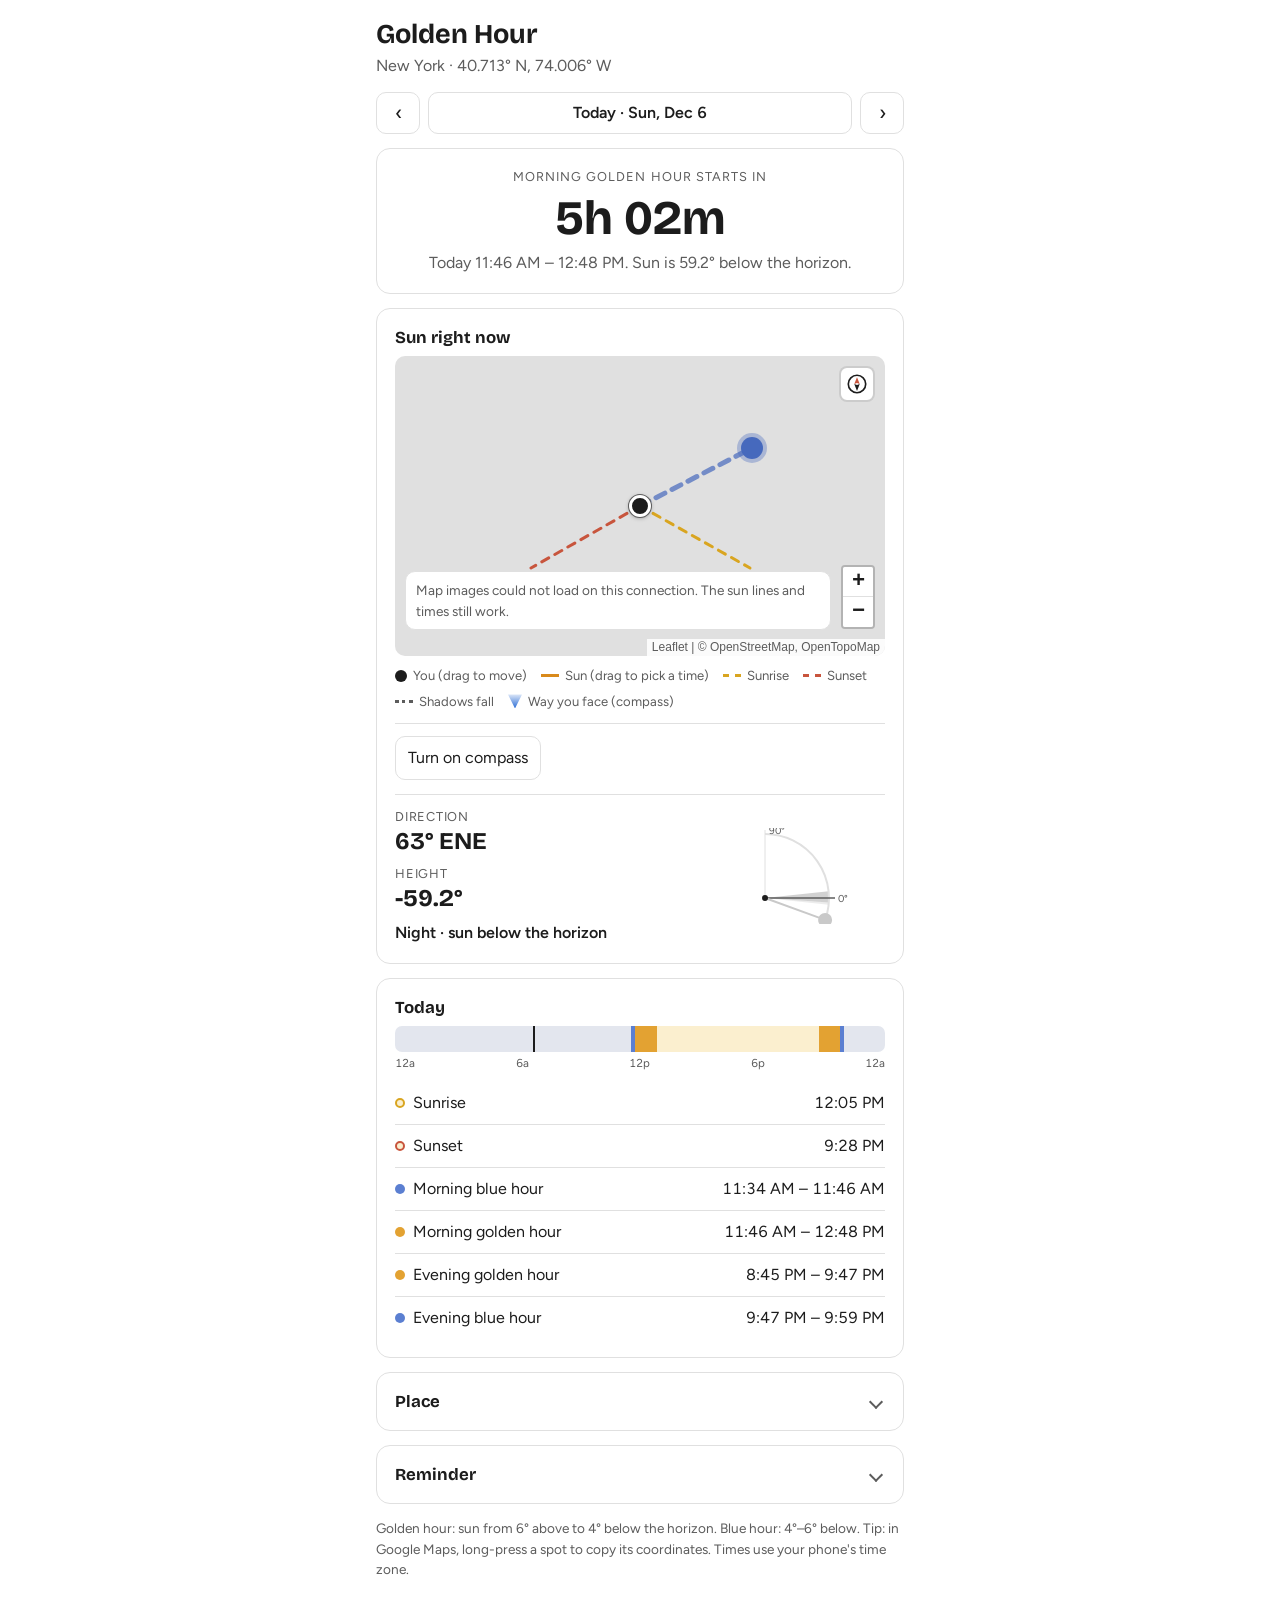
==== golden-hour/index.html @ 52e45d93 "Golden Hour: move Place and Reminder to the bottom Order is now countdown, sun map, Today, Place, Re" ====
<!doctype html>
<html lang="en">
<head>
<meta charset="utf-8">
<meta name="viewport" content="width=device-width, initial-scale=1, viewport-fit=cover">
<meta name="apple-mobile-web-app-capable" content="yes">
<meta name="mobile-web-app-capable" content="yes">
<meta name="apple-mobile-web-app-title" content="Golden Hour">
<meta name="apple-mobile-web-app-status-bar-style" content="default">
<meta name="theme-color" content="#ffffff">
<meta name="format-detection" content="telephone=no">
<link rel="manifest" href="manifest.webmanifest">
<link rel="stylesheet" href="vendor/leaflet/leaflet.css">
<link rel="apple-touch-icon" sizes="180x180" href="icon-180.png">
<link rel="icon" href="data:image/svg+xml,%3Csvg xmlns='http://www.w3.org/2000/svg' viewBox='0 0 64 64'%3E%3Ccircle cx='32' cy='36' r='16' fill='%23999999'/%3E%3Crect x='0' y='40' width='64' height='24' fill='%23444444'/%3E%3C/svg%3E">
<title>Golden Hour</title>
<link rel="preconnect" href="https://fonts.googleapis.com">
<link rel="stylesheet" href="https://fonts.googleapis.com/css2?family=Bricolage+Grotesque:opsz,wght@12..96,500;12..96,700&family=Figtree:wght@400;600;700&display=swap">
<style>
  /* Layout: one phone-width column; countdown first, then the day's light, then place controls. */
  :root {
    /* Always light, whatever the phone's setting. Monochrome: every color is a neutral gray
       built around #999999 (the map and its key excepted). */
    color-scheme: light;
    --bg: #ffffff;
    --card: #ffffff;
    --text: #1c1c1c;
    --muted: #5c5c5c;
    --line: #e0e0e0;
    --gold: #999999;      /* golden hour, primary buttons */
    --gold-ink: #111111;  /* text on --gold */
    --gold-soft: #ebebeb;
    --blue: #c9c9c9;      /* blue hour: lighter than golden hour */
    --day: #ececec;
    --rise: #9a9a9a;
    --set: #444444;
    --error: #1c1c1c;
    /* The map and its key are in color. */
    --map-sun: #d98a1c; --map-rise: #d9a520; --map-set: #c8553d; --map-night: #4669bd; --map-shadow: #5c5c5c;
    /* The Today timeline and its key are in color too. */
    --tl-night: #e3e6ee; --tl-day: #fbefcf; --tl-gold: #e3a232; --tl-blue: #5b7fd1;
    --display: "Bricolage Grotesque", system-ui, sans-serif;
    --body: "Figtree", system-ui, -apple-system, sans-serif;
  }
  * { box-sizing: border-box; }
  html { -webkit-text-size-adjust: 100%; text-size-adjust: 100%; }
  button, summary, a, input, select { -webkit-tap-highlight-color: transparent; }
  .install { display: grid; grid-template-columns: 1fr auto; gap: 10px; align-items: start; padding: 14px 16px; }
  .install p { margin: 0; color: var(--muted); font-size: .92rem; }
  .install strong { color: var(--text); }
  .install svg { width: 15px; height: 15px; vertical-align: -2px; }
  .install button { padding: 4px 10px; }
  [hidden] { display: none !important; }
  body { margin: 0; padding-top: env(safe-area-inset-top, 0px); padding-bottom: env(safe-area-inset-bottom, 0px); background: var(--bg); color: var(--text); font: 16px/1.5 var(--body); }
  main { max-width: 560px; margin: 0 auto; padding-inline: 16px; padding-block: 20px 40px; display: grid; gap: 14px; }
  header h1 { font: 700 1.7rem/1.1 var(--display); margin: 0; text-wrap: balance; }
  header p { margin: 4px 0 0; color: var(--muted); }
  .card { background: var(--card); border: 1px solid var(--line); border-radius: 14px; padding: 18px; min-width: 0; }
  .hero { text-align: center; }
  .hero.now { background: linear-gradient(165deg, var(--gold-soft), var(--card) 70%); border-color: var(--gold); }
  .eyebrow { color: var(--muted); font-size: .8rem; text-transform: uppercase; letter-spacing: .08em; }
  .big { font: 700 3rem/1.1 var(--display); font-variant-numeric: tabular-nums; margin: 6px 0; }
  .detail { color: var(--muted); }
  .big.range { font-size: 2.1rem; }
  .datebar { display: flex; gap: 8px; align-items: stretch; }
  .datebar > button { flex: none; min-width: 44px; font-size: 1.3rem; line-height: 1; padding: 8px 12px; }
  .datebar #dayToday { font-size: .95rem; font-weight: 600; }
  .daypick {
    flex: 1; min-width: 0; position: relative; display: grid; place-items: center;
    border: 1px solid var(--line); border-radius: 10px; background: var(--card);
    font-weight: 600; font-variant-numeric: tabular-nums; padding: 8px 10px; cursor: pointer;
  }
  .daypick span { white-space: nowrap; overflow: hidden; text-overflow: ellipsis; max-width: 100%; }
  /* The real date input covers the label, invisible, so a tap opens the phone's date picker. */
  .daypick input { position: absolute; inset: 0; width: 100%; height: 100%; opacity: 0; cursor: pointer; border: 0; padding: 0; }
  .daypick:focus-within { outline: 2px solid var(--muted); outline-offset: 2px; }
  h2 { font: 700 1.05rem var(--display); margin: 0 0 8px; }
  .fold > summary {
    display: flex; justify-content: space-between; align-items: center; gap: 12px;
    list-style: none; cursor: pointer; margin: -4px 0; padding: 4px 0;
  }
  .fold > summary::-webkit-details-marker { display: none; }
  .fold > summary h2 { margin: 0; }
  .fold-note { margin-left: auto; color: var(--muted); font-size: .85rem; }
  .chev {
    width: 10px; height: 10px; flex: none; margin-right: 4px;
    border-right: 2px solid var(--muted); border-bottom: 2px solid var(--muted);
    transform: rotate(45deg); transition: transform .15s;
  }
  .fold[open] .chev { transform: rotate(-135deg); }
  .fold-body { margin-top: 12px; }
  @media (prefers-reduced-motion: reduce) { .chev { transition: none; } }
  .timeline { position: relative; height: 26px; border-radius: 7px; background: var(--tl-night); overflow: hidden; }
  .seg { position: absolute; top: 0; bottom: 0; }
  .seg.day { background: var(--tl-day); }
  .seg.gold { background: var(--tl-gold); }
  .seg.blue { background: var(--tl-blue); }
  .now-mark { position: absolute; top: 0; bottom: 0; width: 2px; background: var(--text); }
  .ticks { display: flex; justify-content: space-between; color: var(--muted); font-size: .72rem; font-variant-numeric: tabular-nums; margin-top: 3px; }
  .rows { display: grid; margin-top: 10px; }
  .row { display: flex; justify-content: space-between; gap: 12px; padding: 9px 0; border-top: 1px solid var(--line); }
  .row:first-child { border-top: 0; }
  .name { display: flex; align-items: center; gap: 8px; min-width: 0; }
  .time { font-variant-numeric: tabular-nums; white-space: nowrap; }
  .dot { width: 10px; height: 10px; border-radius: 50%; flex: none; }
  .dot.gold { background: var(--tl-gold); }
  .dot.blue { background: var(--tl-blue); }
  .dot.rise { border: 2px solid var(--map-rise); background: var(--tl-day); }
  .dot.set { border: 2px solid var(--map-set); background: var(--tl-day); }
  .controls { display: flex; flex-wrap: wrap; gap: 8px; }
  .controls + .controls { margin-top: 8px; }
  label.sr { position: absolute; width: 1px; height: 1px; overflow: hidden; clip: rect(0 0 0 0); }
  input, button, select {
    font: inherit; color: var(--text); background: var(--bg);
    border: 1px solid var(--line); border-radius: 10px; padding: 9px 12px; min-width: 0;
  }
  input, select { flex: 1 1 130px; }
  .check { display: flex; align-items: center; gap: 8px; margin-top: 10px; color: var(--muted); }
  .check input { flex: none; width: 18px; height: 18px; accent-color: var(--gold); }
  .sky { display: grid; grid-template-columns: 1fr auto; gap: 14px; align-items: center; margin-top: 12px; }
  .sky-stats { display: grid; gap: 2px; min-width: 0; }
  .sky-stats .val { font: 700 1.5rem/1.15 var(--display); font-variant-numeric: tabular-nums; }
  .sky-stats .lbl { color: var(--muted); font-size: .8rem; text-transform: uppercase; letter-spacing: .06em; }
  .sky-stats .phase { margin-top: 6px; font-weight: 600; }
  .facing { margin-top: 12px; padding: 12px 0 14px; border-block: 1px solid var(--line); }
  .sky { margin-top: 12px; }
  #compassStatus:empty { display: none; }
  .facing-info { display: flex; align-items: center; gap: 14px; }
  .facing-info #dial { width: 72px; height: 72px; flex: none; }
  .facing-text { display: grid; gap: 2px; min-width: 0; }
  .facing-text .lbl { color: var(--muted); font-size: .8rem; text-transform: uppercase; letter-spacing: .06em; }
  .facing-text .val { font: 700 1.5rem/1.15 var(--display); font-variant-numeric: tabular-nums; }
  #facingNote { font-weight: 600; }
  .app-error { padding: 10px 12px; border: 1px solid var(--line); border-radius: 10px; margin: 0; }
  #gauge { width: 150px; height: 96px; display: block; }
  .map {
    height: 300px; border-radius: 10px; overflow: hidden; background: var(--line);
    position: relative; z-index: 0;
  }
  .map-fallback { display: grid; place-items: center; height: 100%; color: var(--muted); padding: 16px; text-align: center; }
  .legend { display: flex; flex-wrap: wrap; gap: 6px 14px; margin-top: 10px; color: var(--muted); font-size: .82rem; }
  .legend span { display: inline-flex; align-items: center; gap: 6px; }
  .legend i { display: inline-block; width: 18px; height: 0; border-top: 3px solid; }
  .legend .l-sun { border-color: var(--map-sun); }
  .legend .l-rise { border-color: var(--map-rise); border-top-style: dashed; }
  .legend .l-set { border-color: var(--map-set); border-top-style: dashed; }
  .legend .l-shadow { border-color: var(--map-shadow); border-top-style: dotted; }
  .leaflet-container .leaflet-control-attribution { background: color-mix(in srgb, var(--card) 85%, transparent); color: var(--muted); }
  .leaflet-container .leaflet-control-attribution a { color: var(--muted); }
  .leaflet-bar a, .leaflet-bar a:hover { background: var(--card); color: var(--text); border-color: var(--line); }
  .map-wrap { position: relative; }
  .map-note {
    position: absolute; left: 10px; right: 54px; bottom: 26px; z-index: 500; margin: 0; padding: 8px 10px;
    background: var(--card); border: 1px solid var(--line); border-radius: 10px; font-size: .85rem; color: var(--muted);
  }
  .sun-chip {
    position: absolute; top: 10px; left: 10px; right: 10px; z-index: 500; width: max-content; max-width: calc(100% - 20px);
    display: flex; align-items: center; gap: 10px; padding: 6px 6px 6px 12px;
    background: var(--card); border: 1px solid var(--line); border-radius: 999px;
    box-shadow: 0 2px 8px rgba(0, 0, 0, .15); font-weight: 600; font-size: .9rem; font-variant-numeric: tabular-nums;
  }
  .sun-chip button { padding: 4px 12px; border-radius: 999px; background: var(--gold); border-color: var(--gold); color: var(--gold-ink); font-weight: 700; }
  .sun-hit { width: 40px; height: 40px; display: grid; place-items: center; cursor: grab; touch-action: none; }
  .sun-marker {
    width: 22px; height: 22px; border-radius: 50%; background: var(--map-sun);
    box-shadow: 0 0 0 4px color-mix(in srgb, var(--map-sun) 35%, transparent), 0 0 18px var(--map-sun);
  }
  .sun-marker.down { background: var(--map-night); box-shadow: 0 0 0 4px color-mix(in srgb, var(--map-night) 35%, transparent); }
  .you-marker { width: 30px; height: 30px; display: grid; place-items: center; cursor: grab; touch-action: none; }
  .you-marker::after {
    content: ""; width: 16px; height: 16px; border-radius: 50%;
    background: var(--text); border: 3px solid var(--card); box-shadow: 0 0 0 1px var(--muted), 0 1px 4px rgba(0, 0, 0, .35);
  }
  .leaflet-marker-dragging .you-marker, .you-marker:active { cursor: grabbing; }
  .you-marker { position: relative; }
  /* Beam showing which way the phone faces; rotated in script, points up (north) at 0°. */
  .heading-cone {
    position: absolute; left: -60px; top: -60px; width: 150px; height: 150px; pointer-events: none;
    transition: transform .12s linear;
  }
  .heading-cone svg { width: 100%; height: 100%; display: block; }
  .compass-ctl {
    width: 36px; height: 36px; padding: 0; display: grid; place-items: center;
    background: var(--card); color: var(--text); border: 2px solid rgba(0, 0, 0, .2); border-radius: 8px; cursor: pointer;
  }
  .compass-ctl svg { width: 22px; height: 22px; }
  .compass-ctl.on { border-color: #2f6fd6; color: #2f6fd6; }
  @media (prefers-reduced-motion: reduce) { .heading-cone { transition: none; } }
  .legend .l-beam { width: 14px; height: 14px; border: 0; border-radius: 0; background: linear-gradient(to top, #2f6fd6, rgba(47, 111, 214, .15)); clip-path: polygon(50% 100%, 0 0, 100% 0); }
  .legend .l-you { width: 12px; height: 12px; border: 0; border-radius: 50%; background: var(--text); }
  .alarm {
    position: fixed; left: 16px; right: 16px; bottom: calc(16px + env(safe-area-inset-bottom, 0px)); z-index: 10;
    max-width: 528px; margin: 0 auto; padding: 14px 16px; border-radius: 14px;
    background: var(--gold); color: var(--gold-ink); font-weight: 700;
    display: flex; justify-content: space-between; align-items: center; gap: 12px;
  }
  .alarm button { background: var(--card); color: var(--text); border-color: transparent; }
  button { cursor: pointer; background: var(--card); }
  button.primary { background: var(--gold); border-color: var(--gold); color: var(--gold-ink); font-weight: 700; }
  :focus-visible { outline: 2px solid var(--muted); outline-offset: 2px; }
  .status { color: var(--muted); font-size: .88rem; margin: 8px 0 0; }
  .status.error { color: var(--error); font-weight: 600; }
  .foot { color: var(--muted); font-size: .85rem; margin: 0; }
</style>
</head>
<body>

<main>
  <header>
    <h1>Golden Hour</h1>
    <p id="place">Finding your location…</p>
  </header>

  <aside class="card install" id="installTip" hidden>
    <p><strong>Put Golden Hour on your Home Screen.</strong> Tap Share
      <svg viewBox="0 0 24 24" fill="none" stroke="currentColor" stroke-width="2" stroke-linecap="round" stroke-linejoin="round" aria-label="Share"><path d="M12 3v12"></path><path d="M8 7l4-4 4 4"></path><path d="M5 11v9h14v-9"></path></svg>
      at the bottom of Safari, then <strong>Add to Home Screen</strong>. It opens full screen like an app.</p>
    <button id="installClose" type="button" aria-label="Dismiss">✕</button>
  </aside>

  <nav class="datebar" aria-label="Day">
    <button id="dayPrev" type="button" aria-label="Previous day">‹</button>
    <label class="daypick">
      <span id="dayLabel">Today</span>
      <input type="date" id="date" aria-label="Pick a date">
    </label>
    <button id="dayNext" type="button" aria-label="Next day">›</button>
    <button id="dayToday" type="button" hidden>Today</button>
  </nav>

  <section class="card hero" id="hero" aria-live="polite">
    <div class="eyebrow" id="heroLabel">Next golden hour</div>
    <div class="big" id="heroBig">--</div>
    <div class="detail" id="heroDetail"></div>
  </section>

  <section class="card">
    <h2 id="skyTitle">Sun right now</h2>
    <div class="map-wrap">
      <div class="map" id="map" role="img" aria-label="Map of your location with the sun's direction"></div>
      <p class="map-note" id="mapNote" hidden></p>
      <div class="sun-chip" id="sunChip" hidden>
        <span id="sunChipText"></span>
        <button id="sunNow" type="button">Now</button>
      </div>
    </div>
    <div class="legend">
      <span><i class="l-you"></i>You (drag to move)</span>
      <span><i class="l-sun"></i>Sun (drag to pick a time)</span>
      <span><i class="l-rise"></i>Sunrise</span>
      <span><i class="l-set"></i>Sunset</span>
      <span><i class="l-shadow"></i>Shadows fall</span>
      <span><i class="l-beam"></i>Way you face (compass)</span>
    </div>
    <div class="facing" id="facingBox">
      <button id="compassBtn" type="button">Turn on compass</button>
      <div class="facing-info" id="facingInfo" hidden>
        <svg id="dial" viewBox="0 0 72 72" aria-hidden="true"></svg>
        <div class="facing-text">
          <span class="lbl">You're facing</span>
          <span class="val" id="facingVal">--</span>
          <span id="facingNote"></span>
        </div>
      </div>
    </div>
    <p class="status" id="compassStatus"></p>
    <div class="sky">
      <div class="sky-stats">
        <span class="lbl">Direction</span>
        <span class="val" id="sunAz">--</span>
        <span class="lbl" style="margin-top:6px">Height</span>
        <span class="val" id="sunAlt">--</span>
        <span class="phase" id="sunPhase"></span>
      </div>
      <svg id="gauge" viewBox="0 0 150 96" aria-hidden="true"></svg>
    </div>
  </section>

  <section class="card">
    <h2 id="dayTitle">Today</h2>
    <div class="timeline" id="timeline"></div>
    <div class="ticks"><span>12a</span><span>6a</span><span>12p</span><span>6p</span><span>12a</span></div>
    <div class="rows" id="rows"></div>
  </section>

  <details class="card fold" id="placeCard">
    <summary><h2>Place</h2><span class="chev" aria-hidden="true"></span></summary>
    <div class="fold-body">
      <form class="controls" id="cityForm">
        <label class="sr" for="city">City</label>
        <input id="city" list="cities" placeholder="Search a city" autocomplete="off">
        <datalist id="cities"></datalist>
        <button type="submit">Go</button>
      </form>
      <form class="controls" id="coordForm">
        <label class="sr" for="lat">Latitude</label>
        <input id="lat" inputmode="decimal" placeholder="Latitude">
        <label class="sr" for="lng">Longitude</label>
        <input id="lng" inputmode="decimal" placeholder="Longitude">
        <button type="submit">Set</button>
      </form>
      <div class="controls">
        <button class="primary" id="locate" type="button">Use my location</button>
      </div>
      <p class="status" id="status"></p>
    </div>
  </details>

  <details class="card fold" id="remCard">
    <summary><h2>Reminder</h2><span class="fold-note" id="remBadge"></span><span class="chev" aria-hidden="true"></span></summary>
    <div class="fold-body">
      <div class="controls">
        <label class="sr" for="remWhich">Which golden hour</label>
        <select id="remWhich"></select>
        <label class="sr" for="remLead">How early</label>
        <select id="remLead">
          <option value="0">When it starts</option>
          <option value="10">10 min before</option>
          <option value="15" selected>15 min before</option>
          <option value="30">30 min before</option>
          <option value="60">1 hour before</option>
        </select>
      </div>
      <label class="check"><input type="checkbox" id="remWeek"> Repeat for the next 7 days</label>
      <div class="controls" style="margin-top:10px">
        <button class="primary" id="remCal" type="button">Add to calendar</button>
        <button id="remAlert" type="button">Alert in this app</button>
        <button id="remClear" type="button" hidden>Clear alerts</button>
      </div>
      <p class="status" id="remStatus">Calendar reminders work even when this app is closed.</p>
    </div>
  </details>

  <p class="foot">Golden hour: sun from 6° above to 4° below the horizon. Blue hour: 4°–6° below.
    Tip: in Google Maps, long-press a spot to copy its coordinates. Times use your phone's time zone.</p>
</main>

<script>
  // Show script errors on the page, so a problem on a phone can be read off the screen.
  (function () {
    function show(msg) {
      var el = document.getElementById('appError');
      if (!el) { el = document.createElement('p'); el.id = 'appError'; el.className = 'status error app-error'; document.querySelector('main').prepend(el); }
      el.textContent = 'Something went wrong: ' + msg + ' (Golden Hour v18)';
    }
    window.addEventListener('error', function (e) { show((e.message || 'script error') + (e.lineno ? ' at line ' + e.lineno : '')); });
    window.addEventListener('unhandledrejection', function (e) { show(String(e.reason && (e.reason.message || e.reason))); });
  })();
</script>
<script src="vendor/leaflet/leaflet.js"></script>
<script src="sun.js?v=18"></script>
<script src="app.js?v=18"></script>
<script src="map.js?v=18"></script>
</body>
</html>
---- golden-hour/vendor/leaflet/leaflet.css ----
/* required styles */

.leaflet-pane,
.leaflet-tile,
.leaflet-marker-icon,
.leaflet-marker-shadow,
.leaflet-tile-container,
.leaflet-pane > svg,
.leaflet-pane > canvas,
.leaflet-zoom-box,
.leaflet-image-layer,
.leaflet-layer {
	position: absolute;
	left: 0;
	top: 0;
	}
.leaflet-container {
	overflow: hidden;
	}
.leaflet-tile,
.leaflet-marker-icon,
.leaflet-marker-shadow {
	-webkit-user-select: none;
	   -moz-user-select: none;
	        user-select: none;
	  -webkit-user-drag: none;
	}
/* Prevents IE11 from highlighting tiles in blue */
.leaflet-tile::selection {
	background: transparent;
}
/* Safari renders non-retina tile on retina better with this, but Chrome is worse */
.leaflet-safari .leaflet-tile {
	image-rendering: -webkit-optimize-contrast;
	}
/* hack that prevents hw layers "stretching" when loading new tiles */
.leaflet-safari .leaflet-tile-container {
	width: 1600px;
	height: 1600px;
	-webkit-transform-origin: 0 0;
	}
.leaflet-marker-icon,
.leaflet-marker-shadow {
	display: block;
	}
/* .leaflet-container svg: reset svg max-width decleration shipped in Joomla! (joomla.org) 3.x */
/* .leaflet-container img: map is broken in FF if you have max-width: 100% on tiles */
.leaflet-container .leaflet-overlay-pane svg {
	max-width: none !important;
	max-height: none !important;
	}
.leaflet-container .leaflet-marker-pane img,
.leaflet-container .leaflet-shadow-pane img,
.leaflet-container .leaflet-tile-pane img,
.leaflet-container img.leaflet-image-layer,
.leaflet-container .leaflet-tile {
	max-width: none !important;
	max-height: none !important;
	width: auto;
	padding: 0;
	}

.leaflet-container img.leaflet-tile {
	/* See: https://bugs.chromium.org/p/chromium/issues/detail?id=600120 */
	mix-blend-mode: plus-lighter;
}

.leaflet-container.leaflet-touch-zoom {
	-ms-touch-action: pan-x pan-y;
	touch-action: pan-x pan-y;
	}
.leaflet-container.leaflet-touch-drag {
	-ms-touch-action: pinch-zoom;
	/* Fallback for FF which doesn't support pinch-zoom */
	touch-action: none;
	touch-action: pinch-zoom;
}
.leaflet-container.leaflet-touch-drag.leaflet-touch-zoom {
	-ms-touch-action: none;
	touch-action: none;
}
.leaflet-container {
	-webkit-tap-highlight-color: transparent;
}
.leaflet-container a {
	-webkit-tap-highlight-color: rgba(51, 181, 229, 0.4);
}
.leaflet-tile {
	filter: inherit;
	visibility: hidden;
	}
.leaflet-tile-loaded {
	visibility: inherit;
	}
.leaflet-zoom-box {
	width: 0;
	height: 0;
	-moz-box-sizing: border-box;
	     box-sizing: border-box;
	z-index: 800;
	}
/* workaround for https://bugzilla.mozilla.org/show_bug.cgi?id=888319 */
.leaflet-overlay-pane svg {
	-moz-user-select: none;
	}

.leaflet-pane         { z-index: 400; }

.leaflet-tile-pane    { z-index: 200; }
.leaflet-overlay-pane { z-index: 400; }
.leaflet-shadow-pane  { z-index: 500; }
.leaflet-marker-pane  { z-index: 600; }
.leaflet-tooltip-pane   { z-index: 650; }
.leaflet-popup-pane   { z-index: 700; }

.leaflet-map-pane canvas { z-index: 100; }
.leaflet-map-pane svg    { z-index: 200; }

.leaflet-vml-shape {
	width: 1px;
	height: 1px;
	}
.lvml {
	behavior: url(#default#VML);
	display: inline-block;
	position: absolute;
	}


/* control positioning */

.leaflet-control {
	position: relative;
	z-index: 800;
	pointer-events: visiblePainted; /* IE 9-10 doesn't have auto */
	pointer-events: auto;
	}
.leaflet-top,
.leaflet-bottom {
	position: absolute;
	z-index: 1000;
	pointer-events: none;
	}
.leaflet-top {
	top: 0;
	}
.leaflet-right {
	right: 0;
	}
.leaflet-bottom {
	bottom: 0;
	}
.leaflet-left {
	left: 0;
	}
.leaflet-control {
	float: left;
	clear: both;
	}
.leaflet-right .leaflet-control {
	float: right;
	}
.leaflet-top .leaflet-control {
	margin-top: 10px;
	}
.leaflet-bottom .leaflet-control {
	margin-bottom: 10px;
	}
.leaflet-left .leaflet-control {
	margin-left: 10px;
	}
.leaflet-right .leaflet-control {
	margin-right: 10px;
	}


/* zoom and fade animations */

.leaflet-fade-anim .leaflet-popup {
	opacity: 0;
	-webkit-transition: opacity 0.2s linear;
	   -moz-transition: opacity 0.2s linear;
	        transition: opacity 0.2s linear;
	}
.leaflet-fade-anim .leaflet-map-pane .leaflet-popup {
	opacity: 1;
	}
.leaflet-zoom-animated {
	-webkit-transform-origin: 0 0;
	    -ms-transform-origin: 0 0;
	        transform-origin: 0 0;
	}
svg.leaflet-zoom-animated {
	will-change: transform;
}

.leaflet-zoom-anim .leaflet-zoom-animated {
	-webkit-transition: -webkit-transform 0.25s cubic-bezier(0,0,0.25,1);
	   -moz-transition:    -moz-transform 0.25s cubic-bezier(0,0,0.25,1);
	        transition:         transform 0.25s cubic-bezier(0,0,0.25,1);
	}
.leaflet-zoom-anim .leaflet-tile,
.leaflet-pan-anim .leaflet-tile {
	-webkit-transition: none;
	   -moz-transition: none;
	        transition: none;
	}

.leaflet-zoom-anim .leaflet-zoom-hide {
	visibility: hidden;
	}


/* cursors */

.leaflet-interactive {
	cursor: pointer;
	}
.leaflet-grab {
	cursor: -webkit-grab;
	cursor:    -moz-grab;
	cursor:         grab;
	}
.leaflet-crosshair,
.leaflet-crosshair .leaflet-interactive {
	cursor: crosshair;
	}
.leaflet-popup-pane,
.leaflet-control {
	cursor: auto;
	}
.leaflet-dragging .leaflet-grab,
.leaflet-dragging .leaflet-grab .leaflet-interactive,
.leaflet-dragging .leaflet-marker-draggable {
	cursor: move;
	cursor: -webkit-grabbing;
	cursor:    -moz-grabbing;
	cursor:         grabbing;
	}

/* marker & overlays interactivity */
.leaflet-marker-icon,
.leaflet-marker-shadow,
.leaflet-image-layer,
.leaflet-pane > svg path,
.leaflet-tile-container {
	pointer-events: none;
	}

.leaflet-marker-icon.leaflet-interactive,
.leaflet-image-layer.leaflet-interactive,
.leaflet-pane > svg path.leaflet-interactive,
svg.leaflet-image-layer.leaflet-interactive path {
	pointer-events: visiblePainted; /* IE 9-10 doesn't have auto */
	pointer-events: auto;
	}

/* visual tweaks */

.leaflet-container {
	background: #ddd;
	outline-offset: 1px;
	}
.leaflet-container a {
	color: #0078A8;
	}
.leaflet-zoom-box {
	border: 2px dotted #38f;
	background: rgba(255,255,255,0.5);
	}


/* general typography */
.leaflet-container {
	font-family: "Helvetica Neue", Arial, Helvetica, sans-serif;
	font-size: 12px;
	font-size: 0.75rem;
	line-height: 1.5;
	}


/* general toolbar styles */

.leaflet-bar {
	box-shadow: 0 1px 5px rgba(0,0,0,0.65);
	border-radius: 4px;
	}
.leaflet-bar a {
	background-color: #fff;
	border-bottom: 1px solid #ccc;
	width: 26px;
	height: 26px;
	line-height: 26px;
	display: block;
	text-align: center;
	text-decoration: none;
	color: black;
	}
.leaflet-bar a,
.leaflet-control-layers-toggle {
	background-position: 50% 50%;
	background-repeat: no-repeat;
	display: block;
	}
.leaflet-bar a:hover,
.leaflet-bar a:focus {
	background-color: #f4f4f4;
	}
.leaflet-bar a:first-child {
	border-top-left-radius: 4px;
	border-top-right-radius: 4px;
	}
.leaflet-bar a:last-child {
	border-bottom-left-radius: 4px;
	border-bottom-right-radius: 4px;
	border-bottom: none;
	}
.leaflet-bar a.leaflet-disabled {
	cursor: default;
	background-color: #f4f4f4;
	color: #bbb;
	}

.leaflet-touch .leaflet-bar a {
	width: 30px;
	height: 30px;
	line-height: 30px;
	}
.leaflet-touch .leaflet-bar a:first-child {
	border-top-left-radius: 2px;
	border-top-right-radius: 2px;
	}
.leaflet-touch .leaflet-bar a:last-child {
	border-bottom-left-radius: 2px;
	border-bottom-right-radius: 2px;
	}

/* zoom control */

.leaflet-control-zoom-in,
.leaflet-control-zoom-out {
	font: bold 18px 'Lucida Console', Monaco, monospace;
	text-indent: 1px;
	}

.leaflet-touch .leaflet-control-zoom-in, .leaflet-touch .leaflet-control-zoom-out  {
	font-size: 22px;
	}


/* layers control */

.leaflet-control-layers {
	box-shadow: 0 1px 5px rgba(0,0,0,0.4);
	background: #fff;
	border-radius: 5px;
	}
.leaflet-control-layers-toggle {
	background-image: url(images/layers.png);
	width: 36px;
	height: 36px;
	}
.leaflet-retina .leaflet-control-layers-toggle {
	background-image: url(images/layers-2x.png);
	background-size: 26px 26px;
	}
.leaflet-touch .leaflet-control-layers-toggle {
	width: 44px;
	height: 44px;
	}
.leaflet-control-layers .leaflet-control-layers-list,
.leaflet-control-layers-expanded .leaflet-control-layers-toggle {
	display: none;
	}
.leaflet-control-layers-expanded .leaflet-control-layers-list {
	display: block;
	position: relative;
	}
.leaflet-control-layers-expanded {
	padding: 6px 10px 6px 6px;
	color: #333;
	background: #fff;
	}
.leaflet-control-layers-scrollbar {
	overflow-y: scroll;
	overflow-x: hidden;
	padding-right: 5px;
	}
.leaflet-control-layers-selector {
	margin-top: 2px;
	position: relative;
	top: 1px;
	}
.leaflet-control-layers label {
	display: block;
	font-size: 13px;
	font-size: 1.08333em;
	}
.leaflet-control-layers-separator {
	height: 0;
	border-top: 1px solid #ddd;
	margin: 5px -10px 5px -6px;
	}

/* Default icon URLs */
.leaflet-default-icon-path { /* used only in path-guessing heuristic, see L.Icon.Default */
	background-image: url(images/marker-icon.png);
	}


/* attribution and scale controls */

.leaflet-container .leaflet-control-attribution {
	background: #fff;
	background: rgba(255, 255, 255, 0.8);
	margin: 0;
	}
.leaflet-control-attribution,
.leaflet-control-scale-line {
	padding: 0 5px;
	color: #333;
	line-height: 1.4;
	}
.leaflet-control-attribution a {
	text-decoration: none;
	}
.leaflet-control-attribution a:hover,
.leaflet-control-attribution a:focus {
	text-decoration: underline;
	}
.leaflet-attribution-flag {
	display: inline !important;
	vertical-align: baseline !important;
	width: 1em;
	height: 0.6669em;
	}
.leaflet-left .leaflet-control-scale {
	margin-left: 5px;
	}
.leaflet-bottom .leaflet-control-scale {
	margin-bottom: 5px;
	}
.leaflet-control-scale-line {
	border: 2px solid #777;
	border-top: none;
	line-height: 1.1;
	padding: 2px 5px 1px;
	white-space: nowrap;
	-moz-box-sizing: border-box;
	     box-sizing: border-box;
	background: rgba(255, 255, 255, 0.8);
	text-shadow: 1px 1px #fff;
	}
.leaflet-control-scale-line:not(:first-child) {
	border-top: 2px solid #777;
	border-bottom: none;
	margin-top: -2px;
	}
.leaflet-control-scale-line:not(:first-child):not(:last-child) {
	border-bottom: 2px solid #777;
	}

.leaflet-touch .leaflet-control-attribution,
.leaflet-touch .leaflet-control-layers,
.leaflet-touch .leaflet-bar {
	box-shadow: none;
	}
.leaflet-touch .leaflet-control-layers,
.leaflet-touch .leaflet-bar {
	border: 2px solid rgba(0,0,0,0.2);
	background-clip: padding-box;
	}


/* popup */

.leaflet-popup {
	position: absolute;
	text-align: center;
	margin-bottom: 20px;
	}
.leaflet-popup-content-wrapper {
	padding: 1px;
	text-align: left;
	border-radius: 12px;
	}
.leaflet-popup-content {
	margin: 13px 24px 13px 20px;
	line-height: 1.3;
	font-size: 13px;
	font-size: 1.08333em;
	min-height: 1px;
	}
.leaflet-popup-content p {
	margin: 17px 0;
	margin: 1.3em 0;
	}
.leaflet-popup-tip-container {
	width: 40px;
	height: 20px;
	position: absolute;
	left: 50%;
	margin-top: -1px;
	margin-left: -20px;
	overflow: hidden;
	pointer-events: none;
	}
.leaflet-popup-tip {
	width: 17px;
	height: 17px;
	padding: 1px;

	margin: -10px auto 0;
	pointer-events: auto;

	-webkit-transform: rotate(45deg);
	   -moz-transform: rotate(45deg);
	    -ms-transform: rotate(45deg);
	        transform: rotate(45deg);
	}
.leaflet-popup-content-wrapper,
.leaflet-popup-tip {
	background: white;
	color: #333;
	box-shadow: 0 3px 14px rgba(0,0,0,0.4);
	}
.leaflet-container a.leaflet-popup-close-button {
	position: absolute;
	top: 0;
	right: 0;
	border: none;
	text-align: center;
	width: 24px;
	height: 24px;
	font: 16px/24px Tahoma, Verdana, sans-serif;
	color: #757575;
	text-decoration: none;
	background: transparent;
	}
.leaflet-container a.leaflet-popup-close-button:hover,
.leaflet-container a.leaflet-popup-close-button:focus {
	color: #585858;
	}
.leaflet-popup-scrolled {
	overflow: auto;
	}

.leaflet-oldie .leaflet-popup-content-wrapper {
	-ms-zoom: 1;
	}
.leaflet-oldie .leaflet-popup-tip {
	width: 24px;
	margin: 0 auto;

	-ms-filter: "progid:DXImageTransform.Microsoft.Matrix(M11=0.70710678, M12=0.70710678, M21=-0.70710678, M22=0.70710678)";
	filter: progid:DXImageTransform.Microsoft.Matrix(M11=0.70710678, M12=0.70710678, M21=-0.70710678, M22=0.70710678);
	}

.leaflet-oldie .leaflet-control-zoom,
.leaflet-oldie .leaflet-control-layers,
.leaflet-oldie .leaflet-popup-content-wrapper,
.leaflet-oldie .leaflet-popup-tip {
	border: 1px solid #999;
	}


/* div icon */

.leaflet-div-icon {
	background: #fff;
	border: 1px solid #666;
	}


/* Tooltip */
/* Base styles for the element that has a tooltip */
.leaflet-tooltip {
	position: absolute;
	padding: 6px;
	background-color: #fff;
	border: 1px solid #fff;
	border-radius: 3px;
	color: #222;
	white-space: nowrap;
	-webkit-user-select: none;
	-moz-user-select: none;
	-ms-user-select: none;
	user-select: none;
	pointer-events: none;
	box-shadow: 0 1px 3px rgba(0,0,0,0.4);
	}
.leaflet-tooltip.leaflet-interactive {
	cursor: pointer;
	pointer-events: auto;
	}
.leaflet-tooltip-top:before,
.leaflet-tooltip-bottom:before,
.leaflet-tooltip-left:before,
.leaflet-tooltip-right:before {
	position: absolute;
	pointer-events: none;
	border: 6px solid transparent;
	background: transparent;
	content: "";
	}

/* Directions */

.leaflet-tooltip-bottom {
	margin-top: 6px;
}
.leaflet-tooltip-top {
	margin-top: -6px;
}
.leaflet-tooltip-bottom:before,
.leaflet-tooltip-top:before {
	left: 50%;
	margin-left: -6px;
	}
.leaflet-tooltip-top:before {
	bottom: 0;
	margin-bottom: -12px;
	border-top-color: #fff;
	}
.leaflet-tooltip-bottom:before {
	top: 0;
	margin-top: -12px;
	margin-left: -6px;
	border-bottom-color: #fff;
	}
.leaflet-tooltip-left {
	margin-left: -6px;
}
.leaflet-tooltip-right {
	margin-left: 6px;
}
.leaflet-tooltip-left:before,
.leaflet-tooltip-right:before {
	top: 50%;
	margin-top: -6px;
	}
.leaflet-tooltip-left:before {
	right: 0;
	margin-right: -12px;
	border-left-color: #fff;
	}
.leaflet-tooltip-right:before {
	left: 0;
	margin-left: -12px;
	border-right-color: #fff;
	}

/* Printing */

@media print {
	/* Prevent printers from removing background-images of controls. */
	.leaflet-control {
		-webkit-print-color-adjust: exact;
		print-color-adjust: exact;
		}
	}
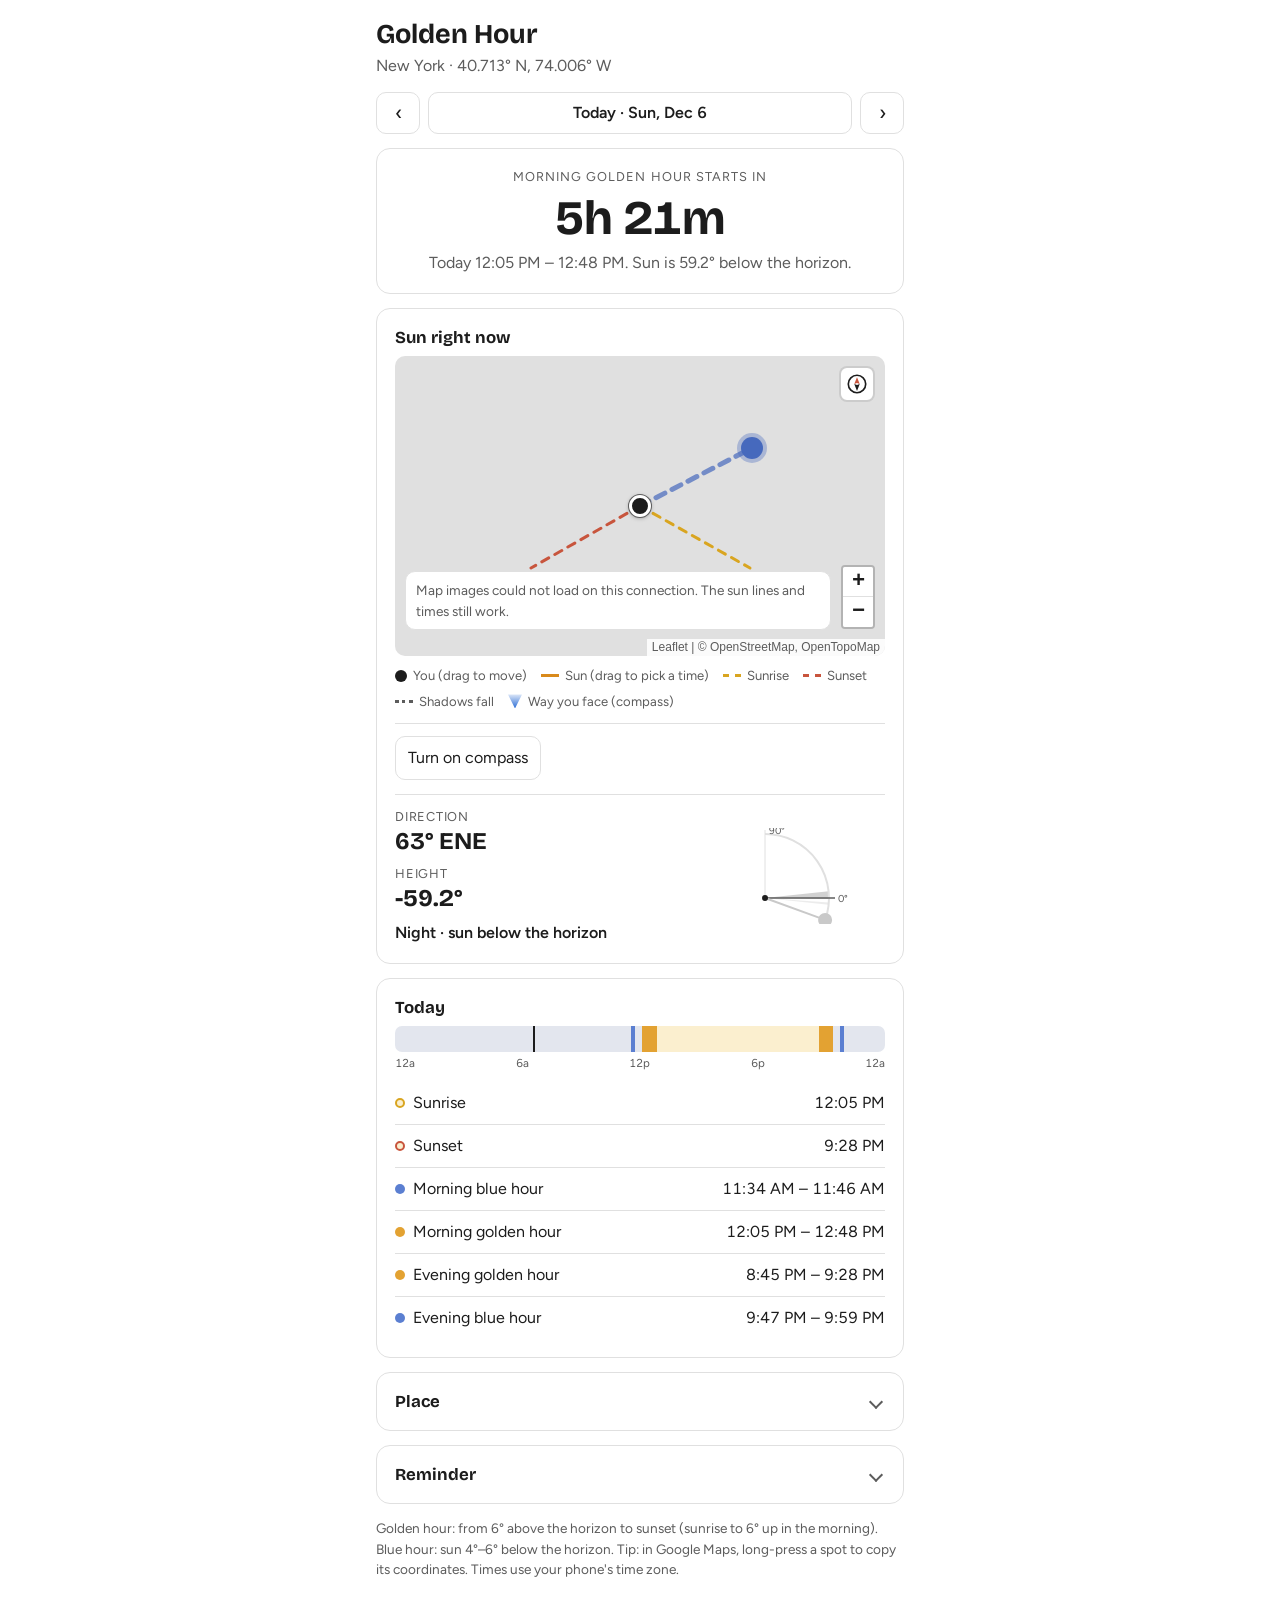
==== commit d48a427d: "Golden Hour: golden hour ends at sunset (starts at sunrise) The photographers' definition ran until " ====
--- a/golden-hour/index.html
+++ b/golden-hour/index.html
@@ -331,7 +331,7 @@
     </div>
   </details>
 
-  <p class="foot">Golden hour: sun from 6° above to 4° below the horizon. Blue hour: 4°–6° below.
+  <p class="foot">Golden hour: from 6° above the horizon to sunset (sunrise to 6° up in the morning). Blue hour: sun 4°–6° below the horizon.
     Tip: in Google Maps, long-press a spot to copy its coordinates. Times use your phone's time zone.</p>
 </main>
 
@@ -341,15 +341,15 @@
     function show(msg) {
       var el = document.getElementById('appError');
       if (!el) { el = document.createElement('p'); el.id = 'appError'; el.className = 'status error app-error'; document.querySelector('main').prepend(el); }
-      el.textContent = 'Something went wrong: ' + msg + ' (Golden Hour v18)';
+      el.textContent = 'Something went wrong: ' + msg + ' (Golden Hour v19)';
     }
     window.addEventListener('error', function (e) { show((e.message || 'script error') + (e.lineno ? ' at line ' + e.lineno : '')); });
     window.addEventListener('unhandledrejection', function (e) { show(String(e.reason && (e.reason.message || e.reason))); });
   })();
 </script>
 <script src="vendor/leaflet/leaflet.js"></script>
-<script src="sun.js?v=18"></script>
-<script src="app.js?v=18"></script>
-<script src="map.js?v=18"></script>
+<script src="sun.js?v=19"></script>
+<script src="app.js?v=19"></script>
+<script src="map.js?v=19"></script>
 </body>
 </html>
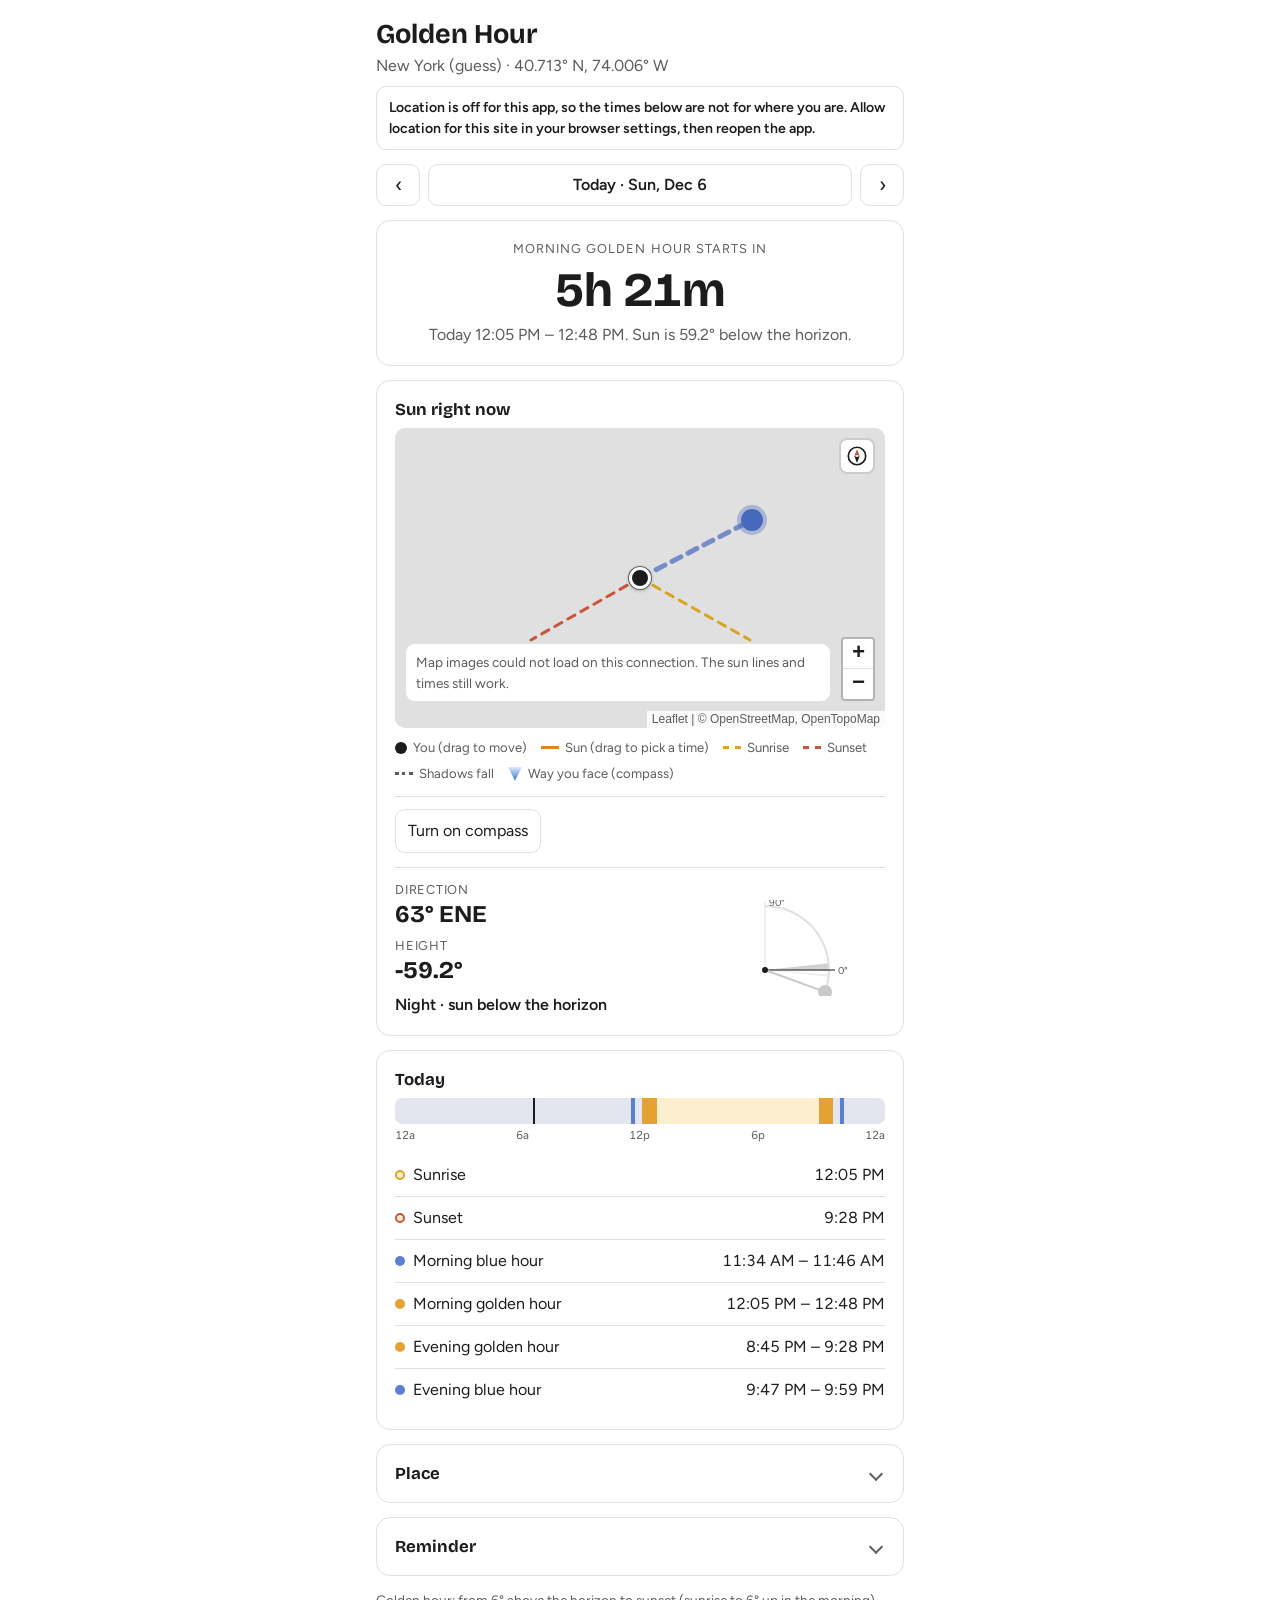
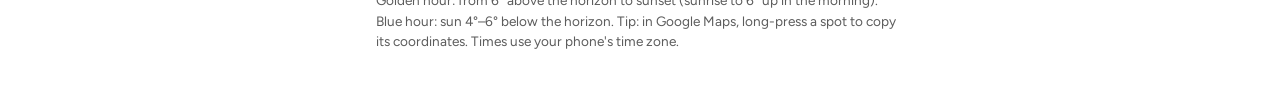
==== commit 89336b79: "Golden Hour: always use the phone's own location - Get a fresh position on every open and every retu" ====
--- a/golden-hour/index.html
+++ b/golden-hour/index.html
@@ -55,6 +55,8 @@
   main { max-width: 560px; margin: 0 auto; padding-inline: 16px; padding-block: 20px 40px; display: grid; gap: 14px; }
   header h1 { font: 700 1.7rem/1.1 var(--display); margin: 0; text-wrap: balance; }
   header p { margin: 4px 0 0; color: var(--muted); }
+  .back-to-me { margin-top: 8px; padding: 6px 12px; font-weight: 600; }
+  .loc-banner { margin-top: 10px; padding: 10px 12px; border: 1px solid var(--line); border-radius: 10px; }
   .card { background: var(--card); border: 1px solid var(--line); border-radius: 14px; padding: 18px; min-width: 0; }
   .hero { text-align: center; }
   .hero.now { background: linear-gradient(165deg, var(--gold-soft), var(--card) 70%); border-color: var(--gold); }
@@ -209,6 +211,8 @@
   <header>
     <h1>Golden Hour</h1>
     <p id="place">Finding your location…</p>
+    <button id="backToMe" class="back-to-me" type="button" hidden>Back to my location</button>
+    <p class="status error loc-banner" id="locBanner" role="alert" hidden></p>
   </header>
 
   <aside class="card install" id="installTip" hidden>
@@ -341,15 +345,15 @@
     function show(msg) {
       var el = document.getElementById('appError');
       if (!el) { el = document.createElement('p'); el.id = 'appError'; el.className = 'status error app-error'; document.querySelector('main').prepend(el); }
-      el.textContent = 'Something went wrong: ' + msg + ' (Golden Hour v19)';
+      el.textContent = 'Something went wrong: ' + msg + ' (Golden Hour v20)';
     }
     window.addEventListener('error', function (e) { show((e.message || 'script error') + (e.lineno ? ' at line ' + e.lineno : '')); });
     window.addEventListener('unhandledrejection', function (e) { show(String(e.reason && (e.reason.message || e.reason))); });
   })();
 </script>
 <script src="vendor/leaflet/leaflet.js"></script>
-<script src="sun.js?v=19"></script>
-<script src="app.js?v=19"></script>
-<script src="map.js?v=19"></script>
+<script src="sun.js?v=20"></script>
+<script src="app.js?v=20"></script>
+<script src="map.js?v=20"></script>
 </body>
 </html>
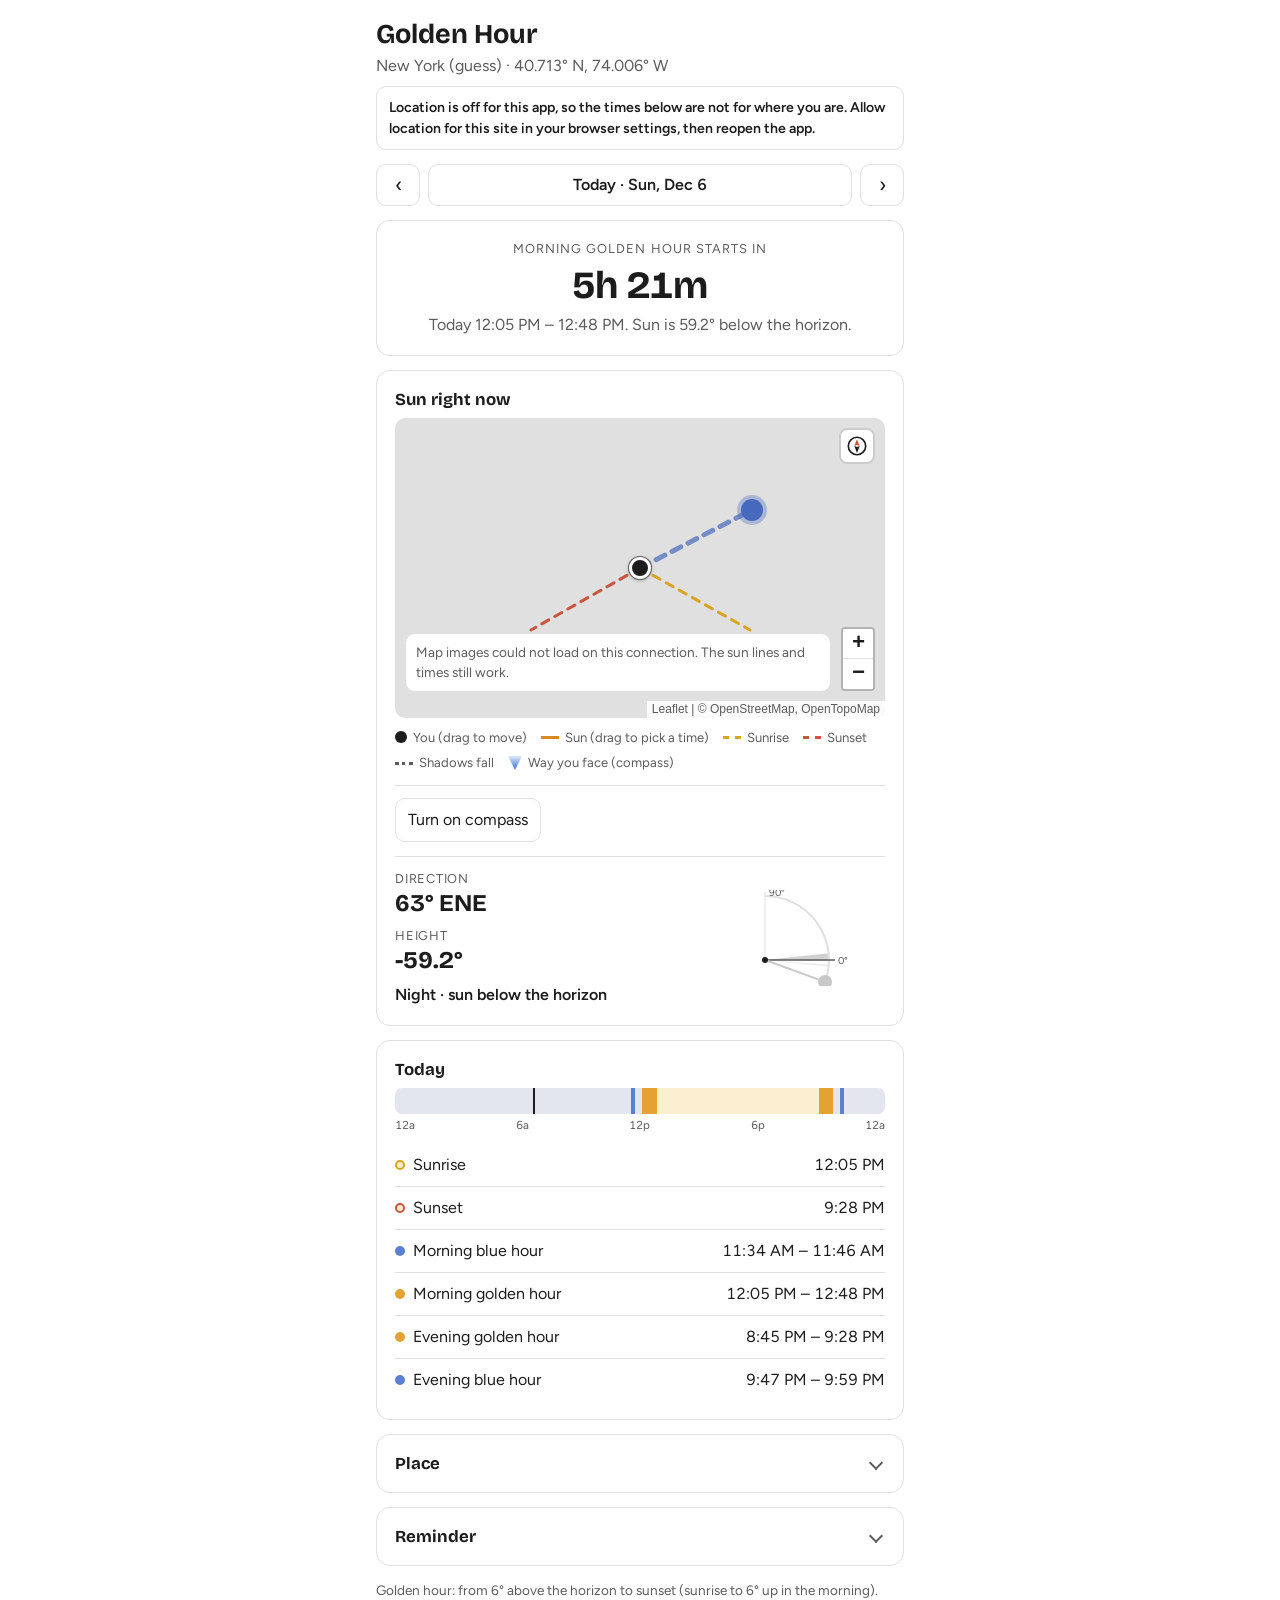
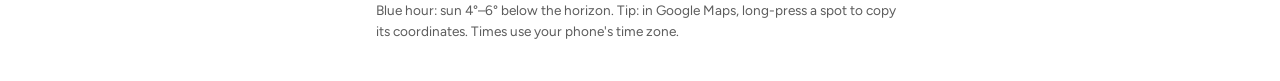
==== commit 1a8bdbd6: "Golden Hour: countdown text 20% smaller (3rem to 2.4rem) Co-Authored-By: Claude Opus 5.5 <noreply@an" ====
--- a/golden-hour/index.html
+++ b/golden-hour/index.html
@@ -61,7 +61,7 @@
   .hero { text-align: center; }
   .hero.now { background: linear-gradient(165deg, var(--gold-soft), var(--card) 70%); border-color: var(--gold); }
   .eyebrow { color: var(--muted); font-size: .8rem; text-transform: uppercase; letter-spacing: .08em; }
-  .big { font: 700 3rem/1.1 var(--display); font-variant-numeric: tabular-nums; margin: 6px 0; }
+  .big { font: 700 2.4rem/1.1 var(--display); font-variant-numeric: tabular-nums; margin: 6px 0; }
   .detail { color: var(--muted); }
   .big.range { font-size: 2.1rem; }
   .datebar { display: flex; gap: 8px; align-items: stretch; }
@@ -345,15 +345,15 @@
     function show(msg) {
       var el = document.getElementById('appError');
       if (!el) { el = document.createElement('p'); el.id = 'appError'; el.className = 'status error app-error'; document.querySelector('main').prepend(el); }
-      el.textContent = 'Something went wrong: ' + msg + ' (Golden Hour v20)';
+      el.textContent = 'Something went wrong: ' + msg + ' (Golden Hour v21)';
     }
     window.addEventListener('error', function (e) { show((e.message || 'script error') + (e.lineno ? ' at line ' + e.lineno : '')); });
     window.addEventListener('unhandledrejection', function (e) { show(String(e.reason && (e.reason.message || e.reason))); });
   })();
 </script>
 <script src="vendor/leaflet/leaflet.js"></script>
-<script src="sun.js?v=20"></script>
-<script src="app.js?v=20"></script>
-<script src="map.js?v=20"></script>
+<script src="sun.js?v=21"></script>
+<script src="app.js?v=21"></script>
+<script src="map.js?v=21"></script>
 </body>
 </html>
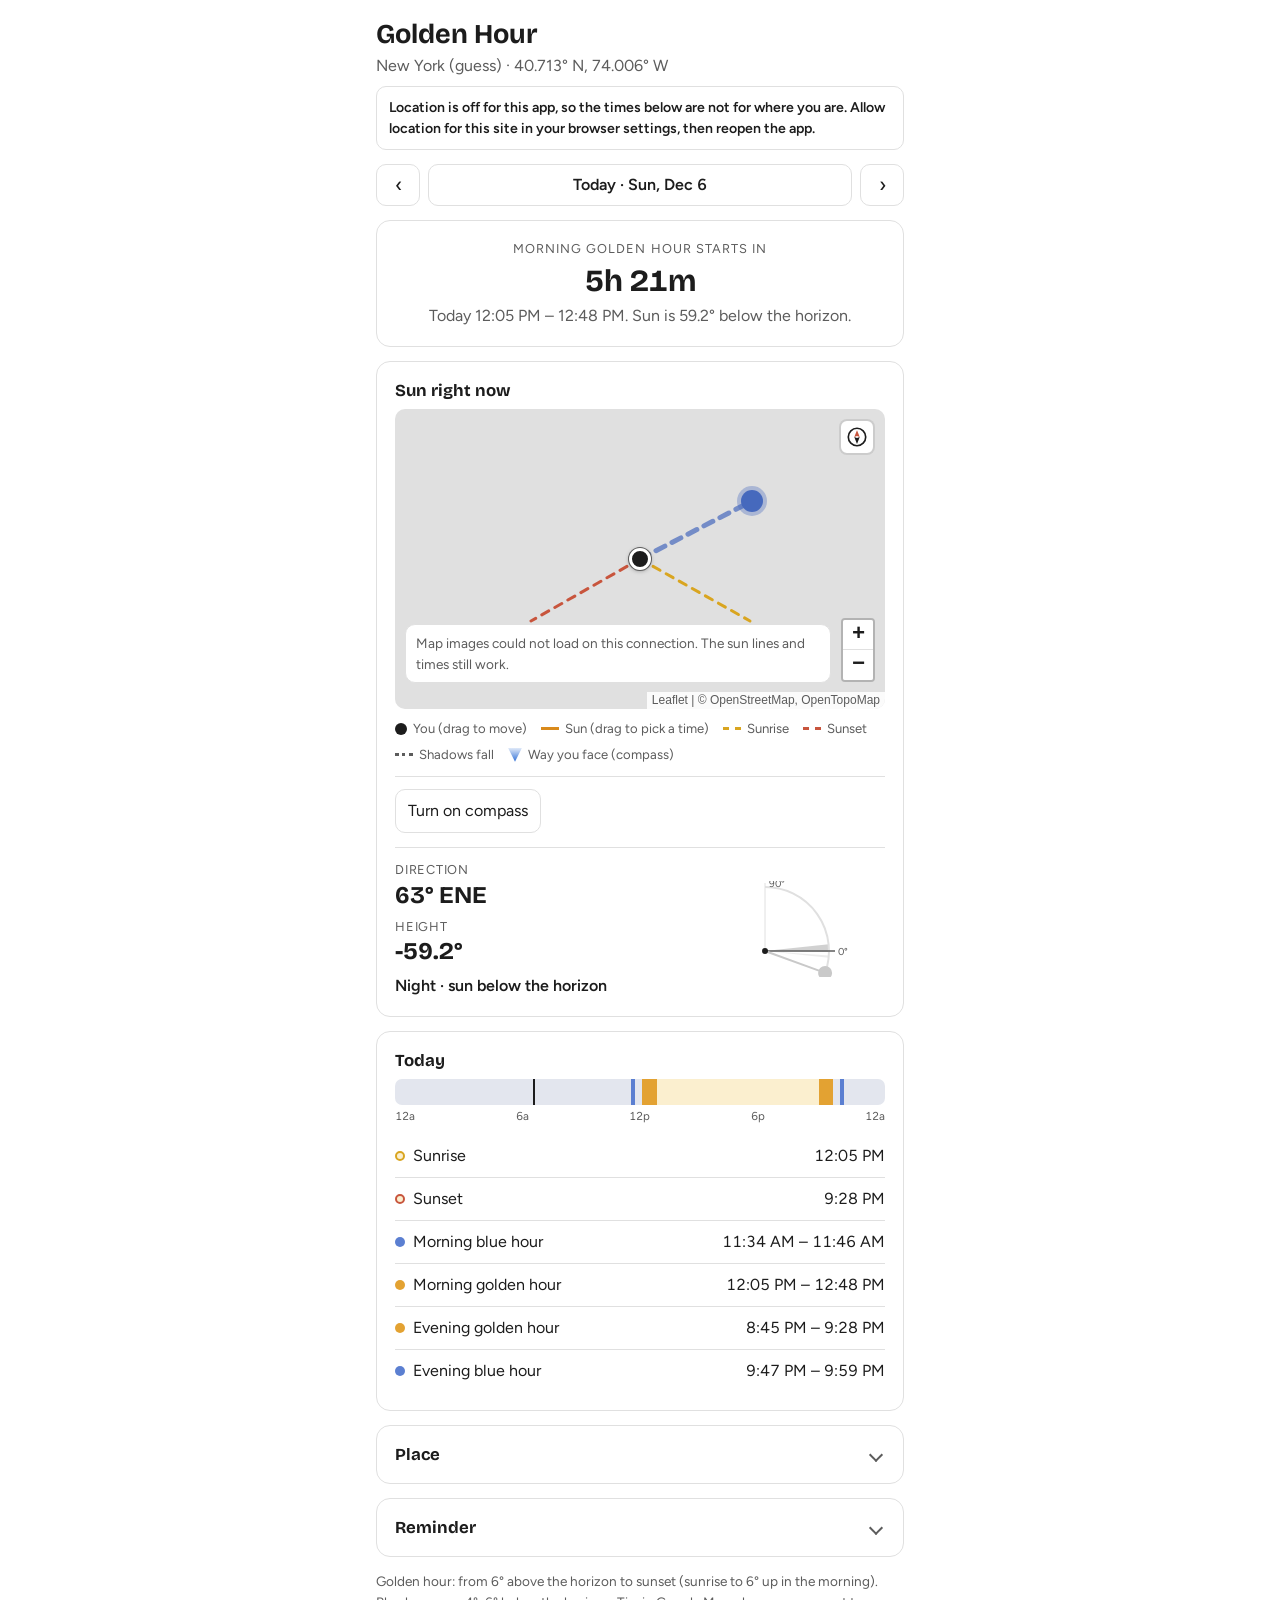
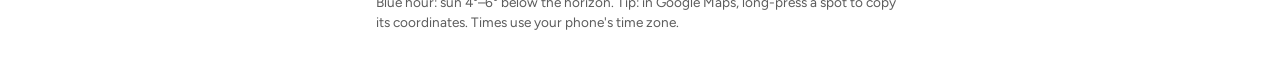
==== commit a552e15d: "Golden Hour: countdown text another 20% smaller (2.4rem to 1.92rem) Co-Authored-By: Claude Opus 5.5 " ====
--- a/golden-hour/index.html
+++ b/golden-hour/index.html
@@ -61,7 +61,7 @@
   .hero { text-align: center; }
   .hero.now { background: linear-gradient(165deg, var(--gold-soft), var(--card) 70%); border-color: var(--gold); }
   .eyebrow { color: var(--muted); font-size: .8rem; text-transform: uppercase; letter-spacing: .08em; }
-  .big { font: 700 2.4rem/1.1 var(--display); font-variant-numeric: tabular-nums; margin: 6px 0; }
+  .big { font: 700 1.92rem/1.1 var(--display); font-variant-numeric: tabular-nums; margin: 6px 0; }
   .detail { color: var(--muted); }
   .big.range { font-size: 2.1rem; }
   .datebar { display: flex; gap: 8px; align-items: stretch; }
@@ -345,15 +345,15 @@
     function show(msg) {
       var el = document.getElementById('appError');
       if (!el) { el = document.createElement('p'); el.id = 'appError'; el.className = 'status error app-error'; document.querySelector('main').prepend(el); }
-      el.textContent = 'Something went wrong: ' + msg + ' (Golden Hour v21)';
+      el.textContent = 'Something went wrong: ' + msg + ' (Golden Hour v22)';
     }
     window.addEventListener('error', function (e) { show((e.message || 'script error') + (e.lineno ? ' at line ' + e.lineno : '')); });
     window.addEventListener('unhandledrejection', function (e) { show(String(e.reason && (e.reason.message || e.reason))); });
   })();
 </script>
 <script src="vendor/leaflet/leaflet.js"></script>
-<script src="sun.js?v=21"></script>
-<script src="app.js?v=21"></script>
-<script src="map.js?v=21"></script>
+<script src="sun.js?v=22"></script>
+<script src="app.js?v=22"></script>
+<script src="map.js?v=22"></script>
 </body>
 </html>
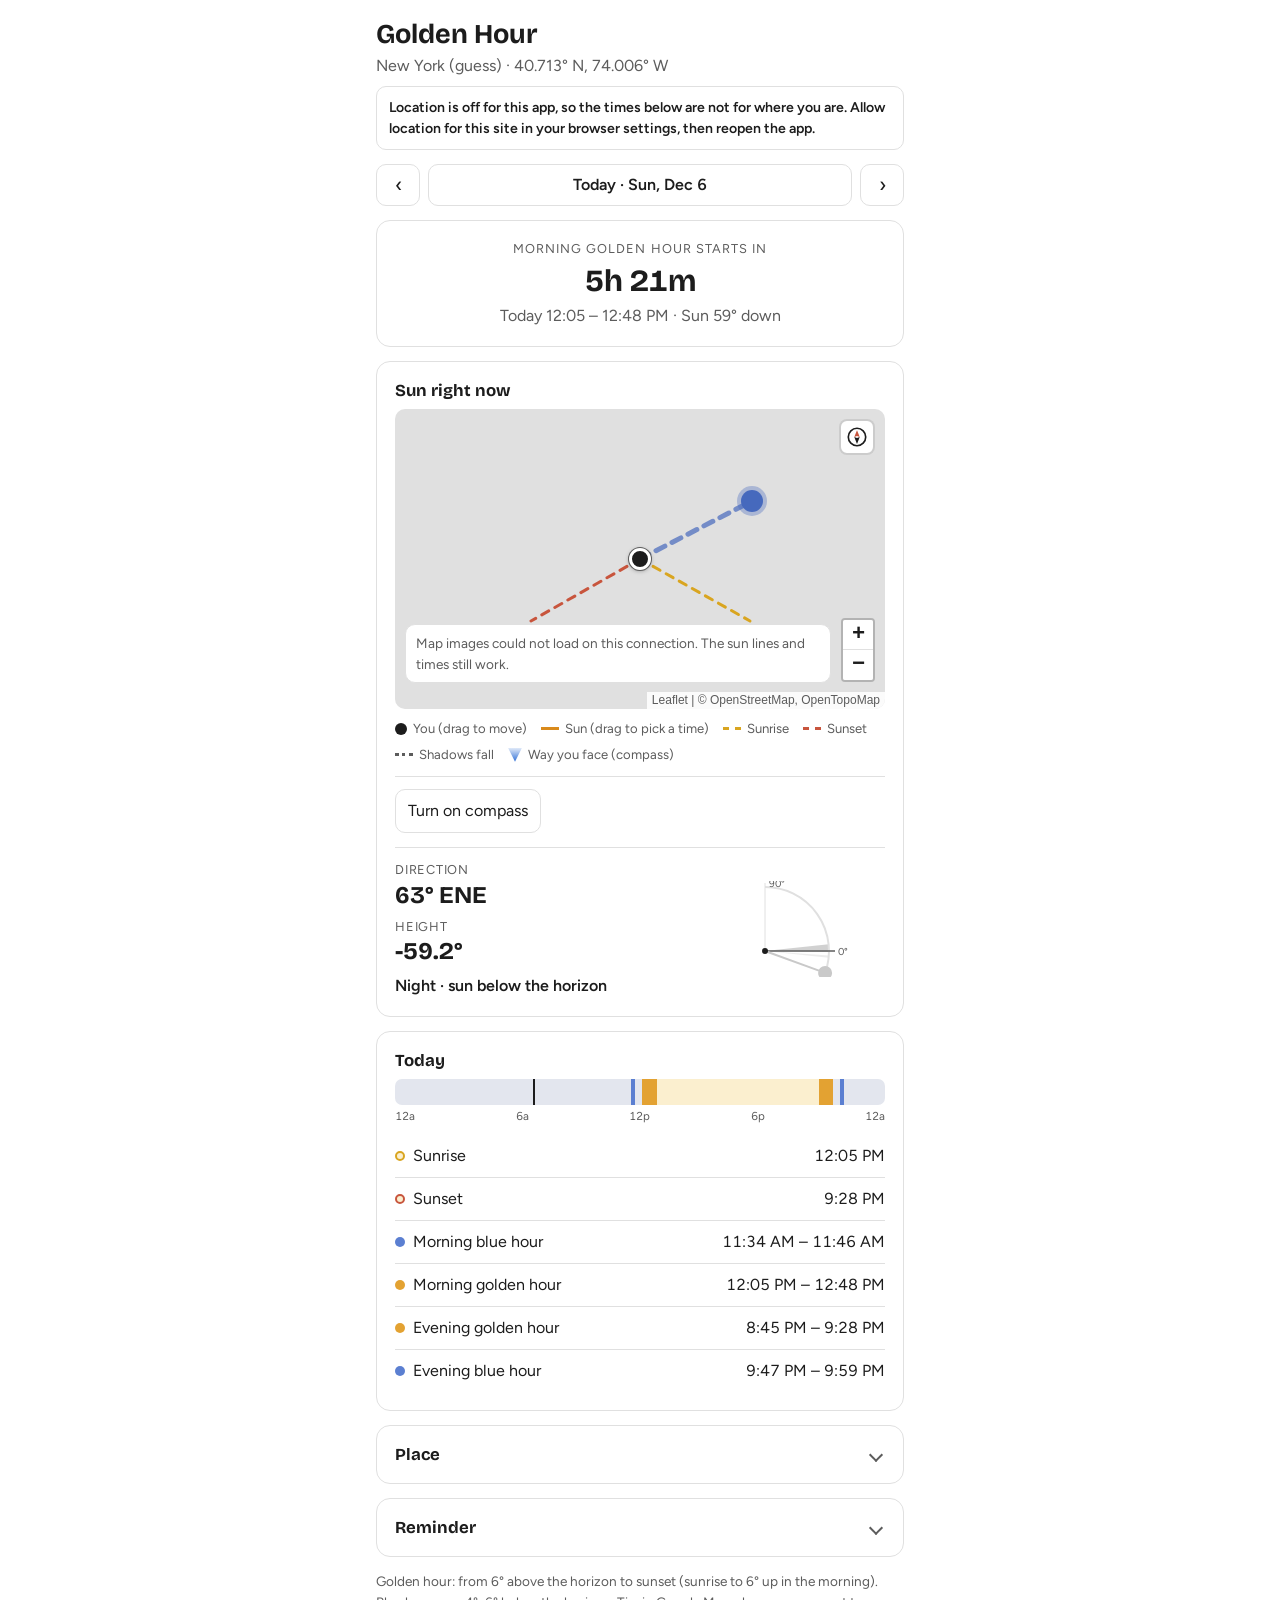
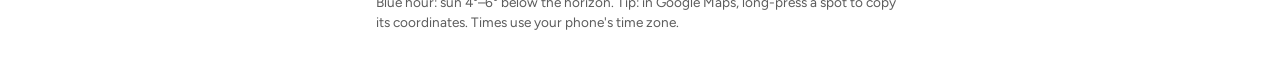
==== commit ce4e7990: "Golden Hour: keep the line under the countdown on one line Shorter wording ('Today 4:01 – 4:46 PM · " ====
--- a/golden-hour/index.html
+++ b/golden-hour/index.html
@@ -63,6 +63,7 @@
   .eyebrow { color: var(--muted); font-size: .8rem; text-transform: uppercase; letter-spacing: .08em; }
   .big { font: 700 1.92rem/1.1 var(--display); font-variant-numeric: tabular-nums; margin: 6px 0; }
   .detail { color: var(--muted); }
+  #heroDetail { white-space: nowrap; overflow: hidden; text-overflow: ellipsis; }
   .big.range { font-size: 2.1rem; }
   .datebar { display: flex; gap: 8px; align-items: stretch; }
   .datebar > button { flex: none; min-width: 44px; font-size: 1.3rem; line-height: 1; padding: 8px 12px; }
@@ -345,15 +346,15 @@
     function show(msg) {
       var el = document.getElementById('appError');
       if (!el) { el = document.createElement('p'); el.id = 'appError'; el.className = 'status error app-error'; document.querySelector('main').prepend(el); }
-      el.textContent = 'Something went wrong: ' + msg + ' (Golden Hour v22)';
+      el.textContent = 'Something went wrong: ' + msg + ' (Golden Hour v23)';
     }
     window.addEventListener('error', function (e) { show((e.message || 'script error') + (e.lineno ? ' at line ' + e.lineno : '')); });
     window.addEventListener('unhandledrejection', function (e) { show(String(e.reason && (e.reason.message || e.reason))); });
   })();
 </script>
 <script src="vendor/leaflet/leaflet.js"></script>
-<script src="sun.js?v=22"></script>
-<script src="app.js?v=22"></script>
-<script src="map.js?v=22"></script>
+<script src="sun.js?v=23"></script>
+<script src="app.js?v=23"></script>
+<script src="map.js?v=23"></script>
 </body>
 </html>
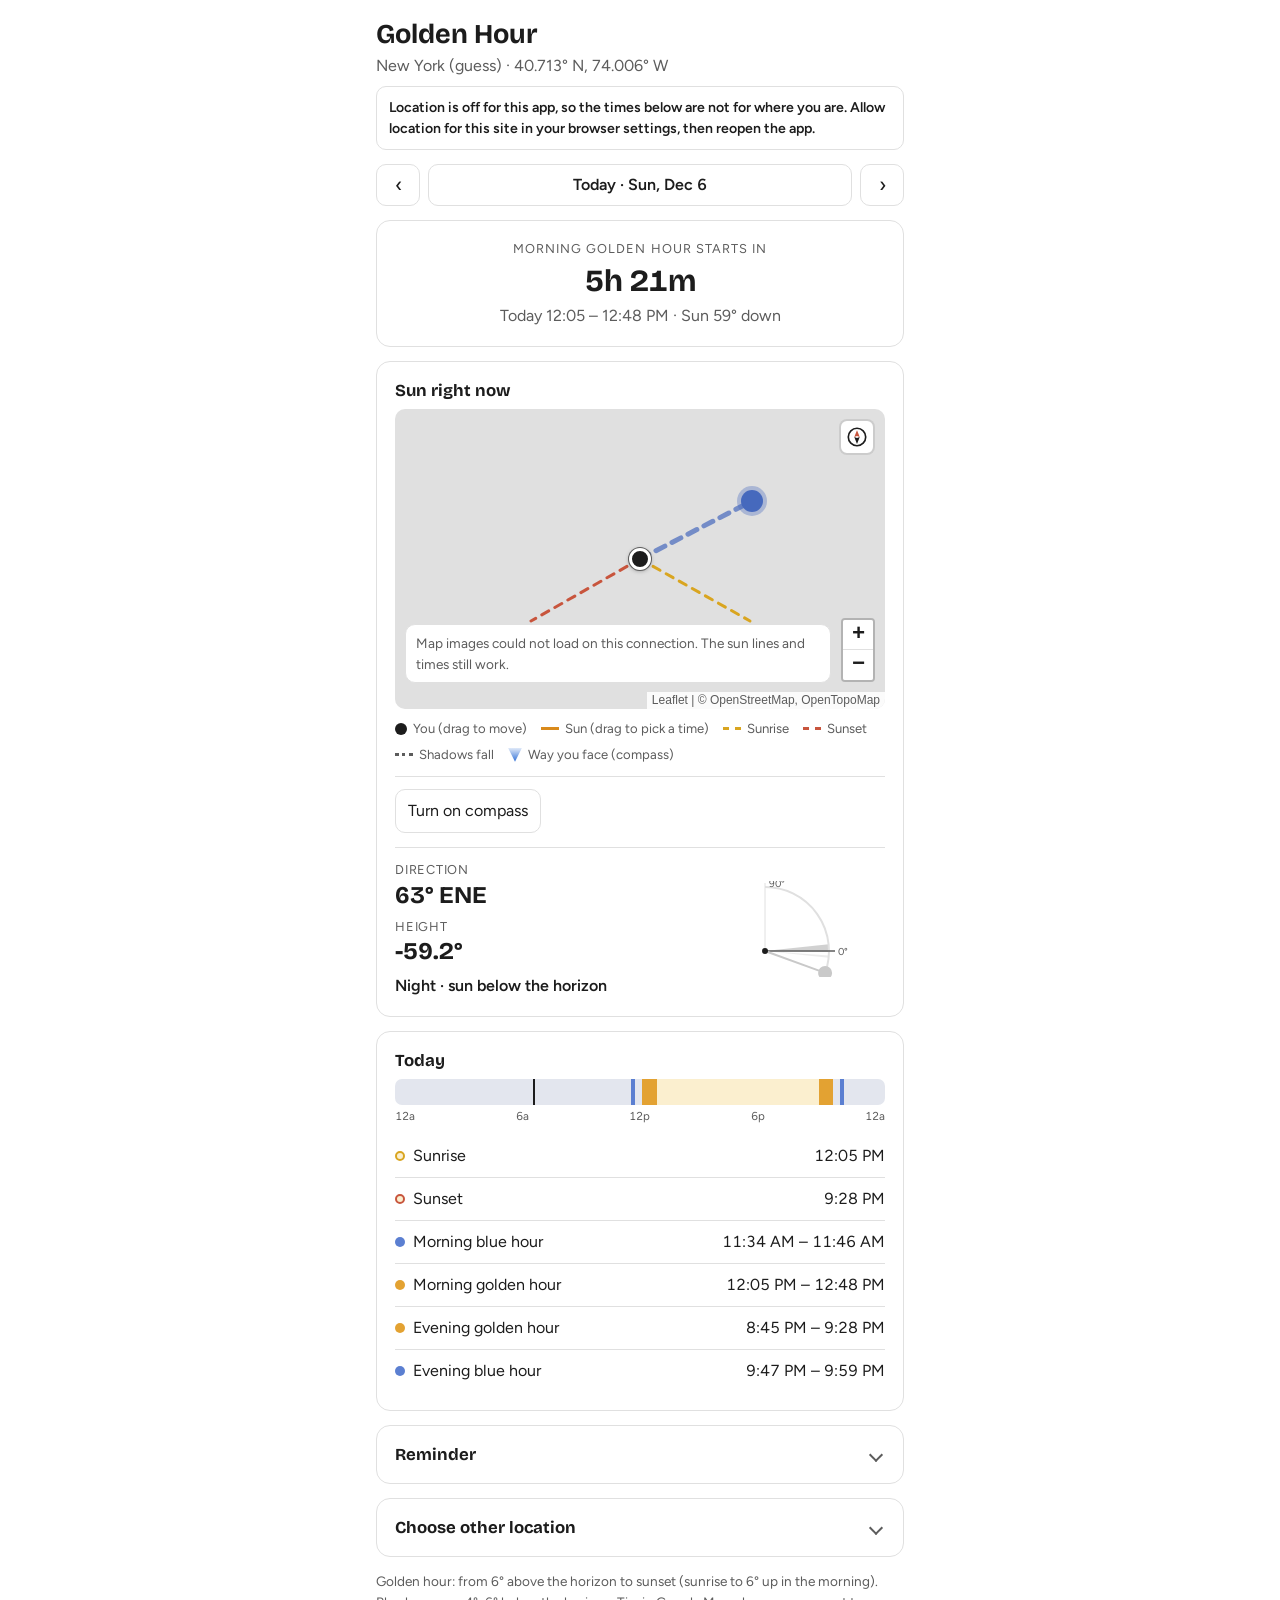
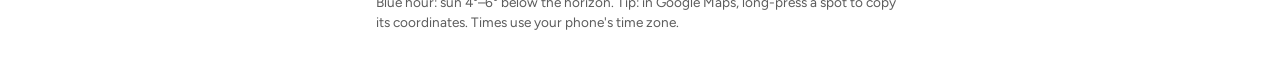
==== commit 7d69bf50: "Golden Hour: calendar reminders that open Calendar on iPhone; move location - iPhone saved the .ics " ====
--- a/golden-hour/index.html
+++ b/golden-hour/index.html
@@ -288,8 +288,34 @@
     <div class="rows" id="rows"></div>
   </section>
 
+  <details class="card fold" id="remCard">
+    <summary><h2>Reminder</h2><span class="fold-note" id="remBadge"></span><span class="chev" aria-hidden="true"></span></summary>
+    <div class="fold-body">
+      <div class="controls">
+        <label class="sr" for="remWhich">Which golden hour</label>
+        <select id="remWhich"></select>
+        <label class="sr" for="remLead">How early</label>
+        <select id="remLead">
+          <option value="0">When it starts</option>
+          <option value="10">10 min before</option>
+          <option value="15" selected>15 min before</option>
+          <option value="30">30 min before</option>
+          <option value="60">1 hour before</option>
+        </select>
+      </div>
+      <label class="check"><input type="checkbox" id="remWeek"> Repeat for the next 7 days</label>
+      <div class="controls" style="margin-top:10px">
+        <button class="primary" id="remCal" type="button">Add to calendar</button>
+        <button id="remGcal" type="button">Google Calendar</button>
+        <button id="remAlert" type="button">Alert in this app</button>
+        <button id="remClear" type="button" hidden>Clear alerts</button>
+      </div>
+      <p class="status" id="remStatus">Calendar reminders work even when this app is closed.</p>
+    </div>
+  </details>
+
   <details class="card fold" id="placeCard">
-    <summary><h2>Place</h2><span class="chev" aria-hidden="true"></span></summary>
+    <summary><h2>Choose other location</h2><span class="chev" aria-hidden="true"></span></summary>
     <div class="fold-body">
       <form class="controls" id="cityForm">
         <label class="sr" for="city">City</label>
@@ -311,31 +337,6 @@
     </div>
   </details>
 
-  <details class="card fold" id="remCard">
-    <summary><h2>Reminder</h2><span class="fold-note" id="remBadge"></span><span class="chev" aria-hidden="true"></span></summary>
-    <div class="fold-body">
-      <div class="controls">
-        <label class="sr" for="remWhich">Which golden hour</label>
-        <select id="remWhich"></select>
-        <label class="sr" for="remLead">How early</label>
-        <select id="remLead">
-          <option value="0">When it starts</option>
-          <option value="10">10 min before</option>
-          <option value="15" selected>15 min before</option>
-          <option value="30">30 min before</option>
-          <option value="60">1 hour before</option>
-        </select>
-      </div>
-      <label class="check"><input type="checkbox" id="remWeek"> Repeat for the next 7 days</label>
-      <div class="controls" style="margin-top:10px">
-        <button class="primary" id="remCal" type="button">Add to calendar</button>
-        <button id="remAlert" type="button">Alert in this app</button>
-        <button id="remClear" type="button" hidden>Clear alerts</button>
-      </div>
-      <p class="status" id="remStatus">Calendar reminders work even when this app is closed.</p>
-    </div>
-  </details>
-
   <p class="foot">Golden hour: from 6° above the horizon to sunset (sunrise to 6° up in the morning). Blue hour: sun 4°–6° below the horizon.
     Tip: in Google Maps, long-press a spot to copy its coordinates. Times use your phone's time zone.</p>
 </main>
@@ -346,15 +347,15 @@
     function show(msg) {
       var el = document.getElementById('appError');
       if (!el) { el = document.createElement('p'); el.id = 'appError'; el.className = 'status error app-error'; document.querySelector('main').prepend(el); }
-      el.textContent = 'Something went wrong: ' + msg + ' (Golden Hour v23)';
+      el.textContent = 'Something went wrong: ' + msg + ' (Golden Hour v24)';
     }
     window.addEventListener('error', function (e) { show((e.message || 'script error') + (e.lineno ? ' at line ' + e.lineno : '')); });
     window.addEventListener('unhandledrejection', function (e) { show(String(e.reason && (e.reason.message || e.reason))); });
   })();
 </script>
 <script src="vendor/leaflet/leaflet.js"></script>
-<script src="sun.js?v=23"></script>
-<script src="app.js?v=23"></script>
-<script src="map.js?v=23"></script>
+<script src="sun.js?v=24"></script>
+<script src="app.js?v=24"></script>
+<script src="map.js?v=24"></script>
 </body>
 </html>
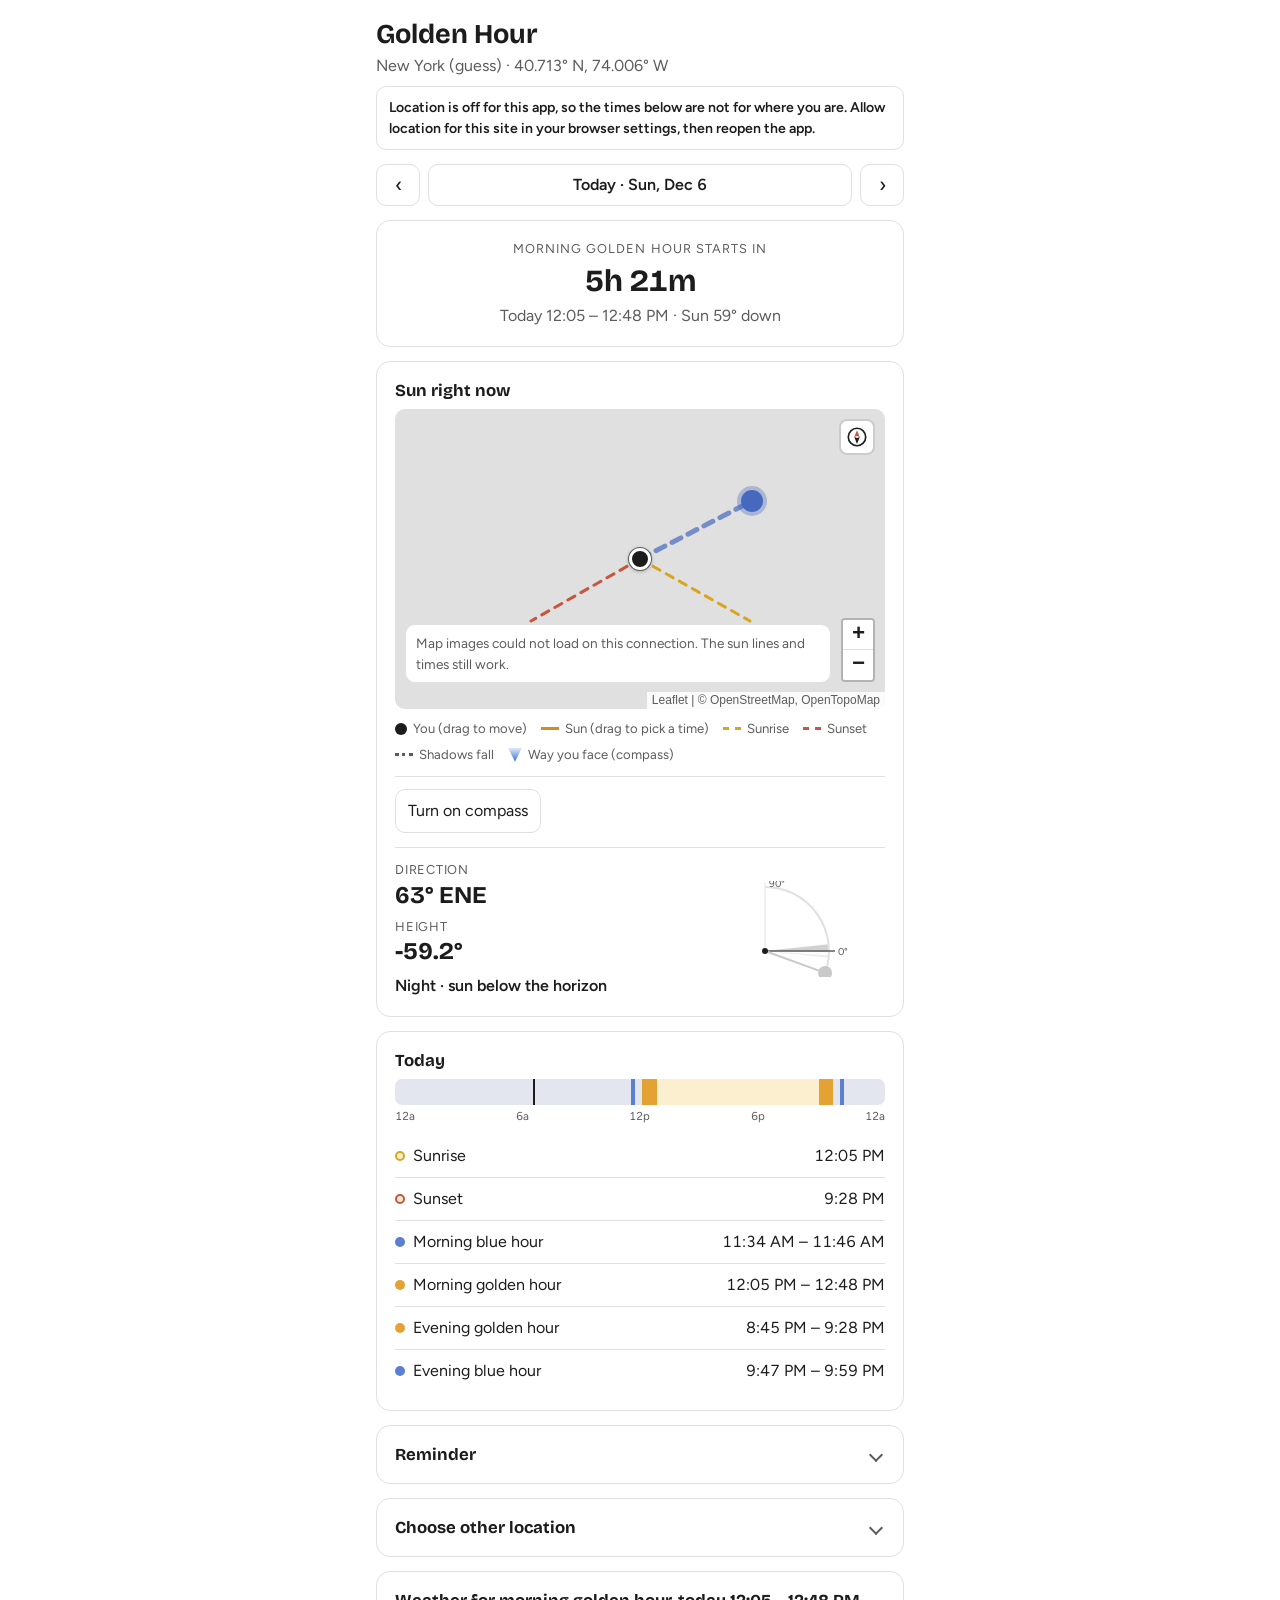
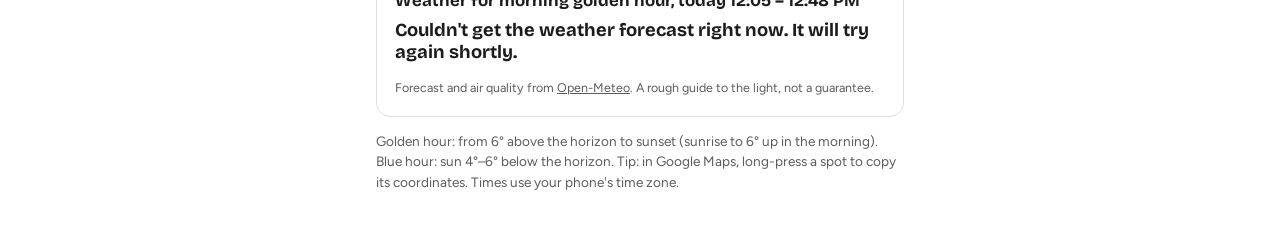
==== commit e9958565: "Golden Hour: weather and air-quality notice for the next golden hour New card at the bottom: for the" ====
--- a/golden-hour/index.html
+++ b/golden-hour/index.html
@@ -204,6 +204,14 @@
   .status { color: var(--muted); font-size: .88rem; margin: 8px 0 0; }
   .status.error { color: var(--error); font-weight: 600; }
   .foot { color: var(--muted); font-size: .85rem; margin: 0; }
+  .wx-verdict { margin: 0 0 6px; font: 700 1.15rem var(--display); }
+  .wx-verdict.good { color: #2e7d32; }
+  .wx-verdict.mixed { color: #a86400; }
+  .wx-verdict.poor { color: #b3361f; }
+  .wx-notes { margin: 0; padding-left: 1.1em; display: grid; gap: 4px; }
+  .wx-stats { margin: 10px 0 0; color: var(--muted); font-size: .85rem; font-variant-numeric: tabular-nums; }
+  .wx-src { margin: 8px 0 0; color: var(--muted); font-size: .78rem; }
+  .wx-src a { color: inherit; }
 </style>
 </head>
 <body>
@@ -337,6 +345,14 @@
     </div>
   </details>
 
+  <section class="card wx" id="wxCard" aria-live="polite">
+    <h2 id="wxTitle">Weather for golden hour</h2>
+    <p class="wx-verdict" id="wxVerdict">Checking the forecast…</p>
+    <ul class="wx-notes" id="wxNotes"></ul>
+    <p class="wx-stats" id="wxStats"></p>
+    <p class="wx-src">Forecast and air quality from <a href="https://open-meteo.com/" target="_blank" rel="noopener">Open-Meteo</a>. A rough guide to the light, not a guarantee.</p>
+  </section>
+
   <p class="foot">Golden hour: from 6° above the horizon to sunset (sunrise to 6° up in the morning). Blue hour: sun 4°–6° below the horizon.
     Tip: in Google Maps, long-press a spot to copy its coordinates. Times use your phone's time zone.</p>
 </main>
@@ -347,15 +363,16 @@
     function show(msg) {
       var el = document.getElementById('appError');
       if (!el) { el = document.createElement('p'); el.id = 'appError'; el.className = 'status error app-error'; document.querySelector('main').prepend(el); }
-      el.textContent = 'Something went wrong: ' + msg + ' (Golden Hour v24)';
+      el.textContent = 'Something went wrong: ' + msg + ' (Golden Hour v25)';
     }
     window.addEventListener('error', function (e) { show((e.message || 'script error') + (e.lineno ? ' at line ' + e.lineno : '')); });
     window.addEventListener('unhandledrejection', function (e) { show(String(e.reason && (e.reason.message || e.reason))); });
   })();
 </script>
 <script src="vendor/leaflet/leaflet.js"></script>
-<script src="sun.js?v=24"></script>
-<script src="app.js?v=24"></script>
-<script src="map.js?v=24"></script>
+<script src="sun.js?v=25"></script>
+<script src="app.js?v=25"></script>
+<script src="map.js?v=25"></script>
+<script src="weather.js?v=25"></script>
 </body>
 </html>
